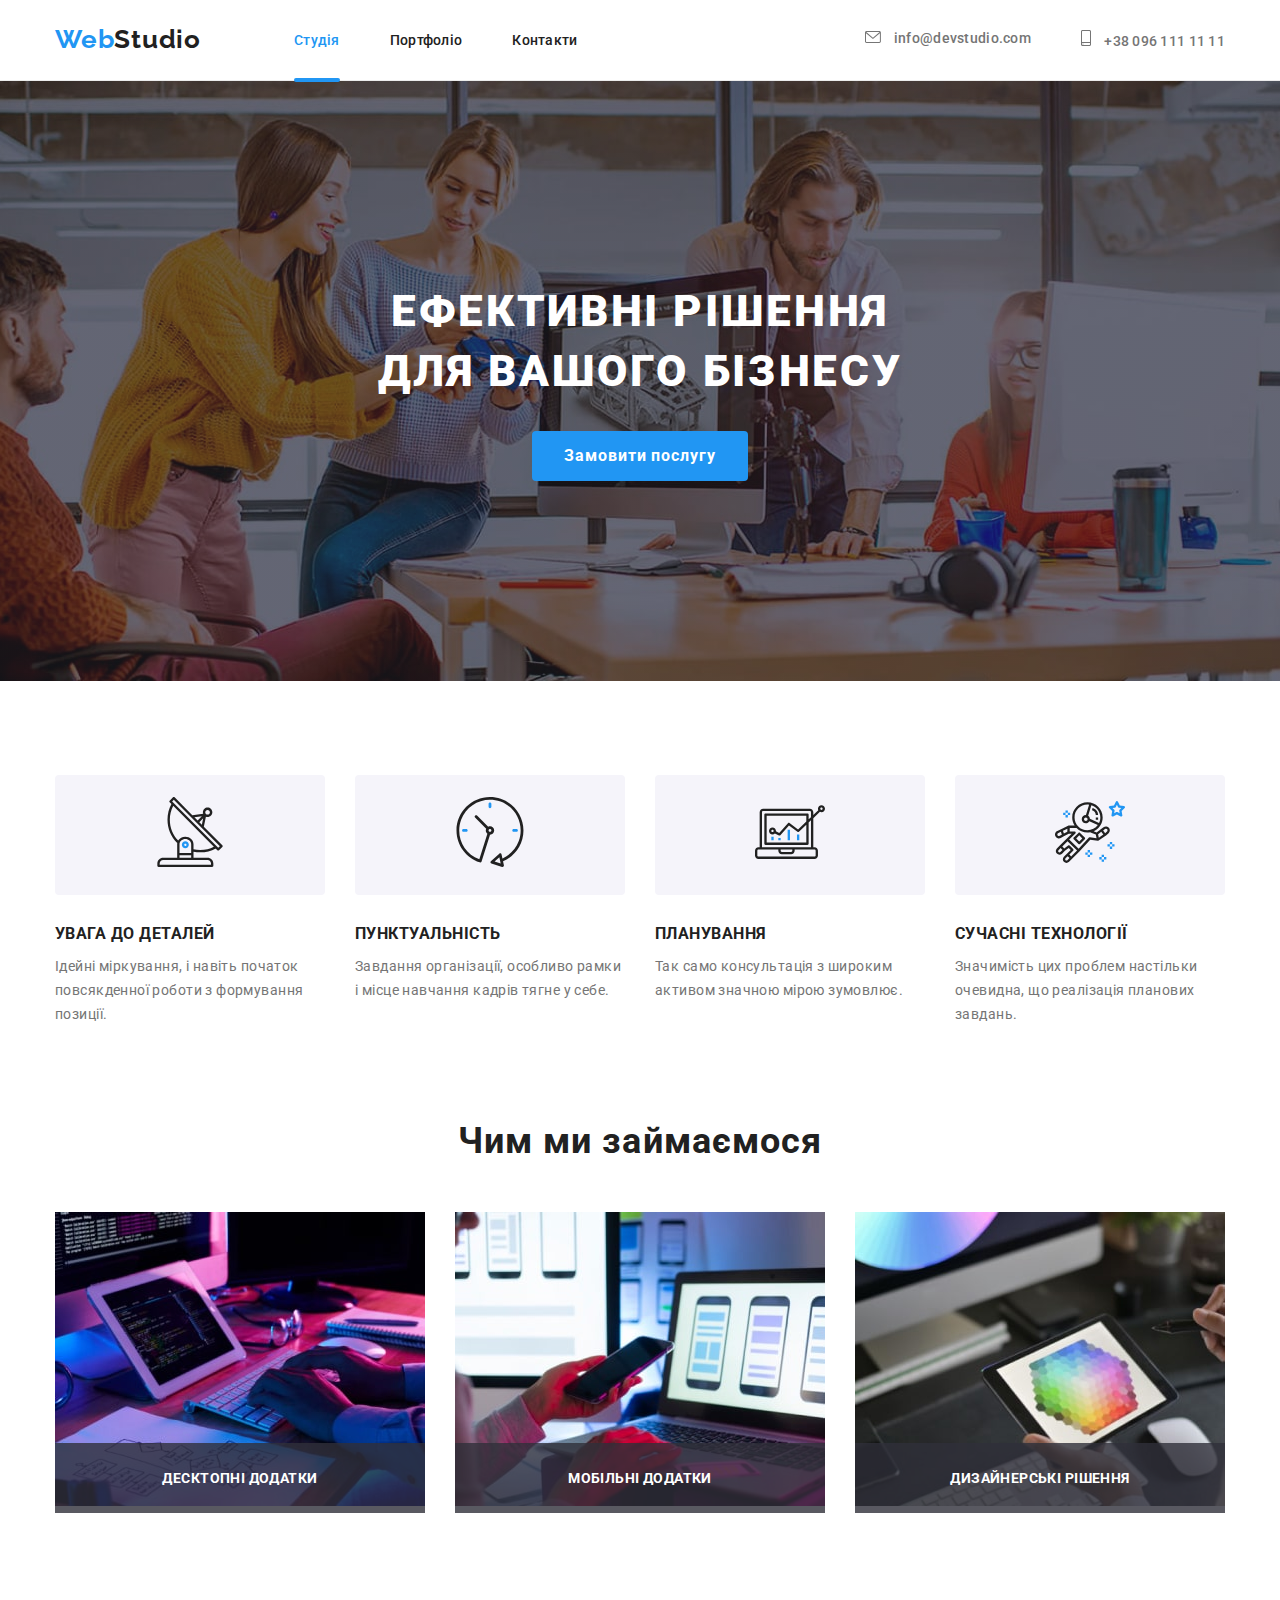
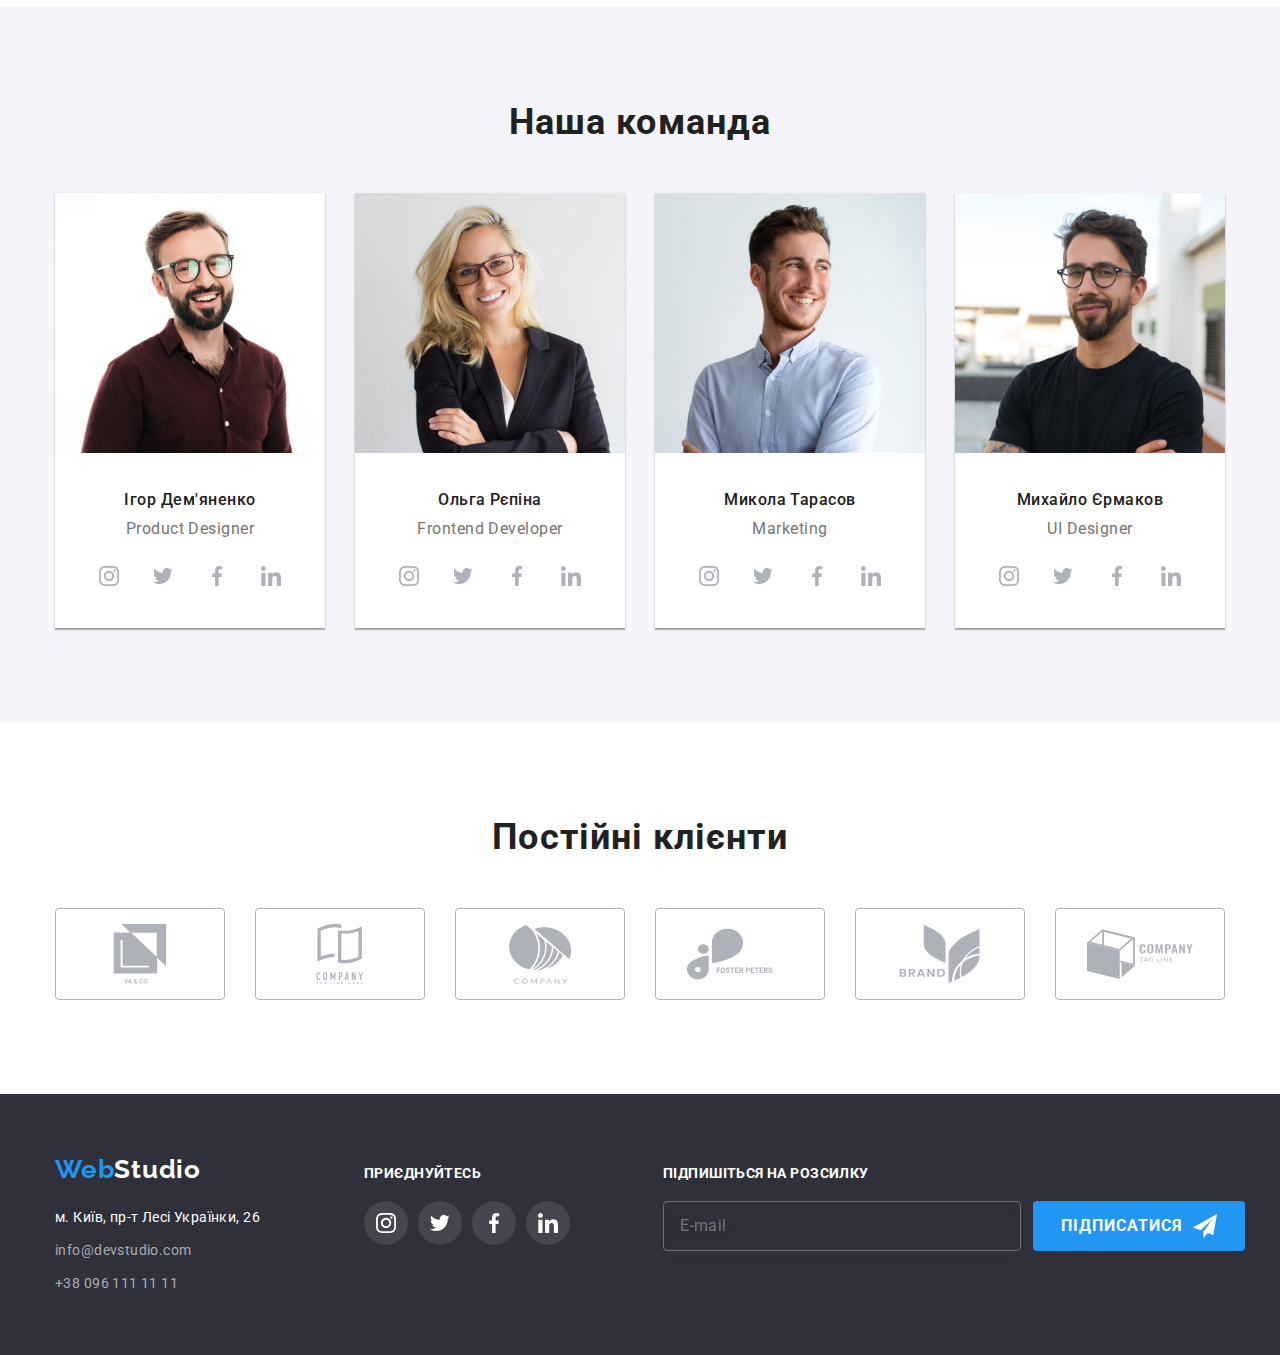
==== index.html @ 87b3bfb8 "Initial commit" ====
<!DOCTYPE html>
<html lang="uk">

<head>
    <meta charset="UTF-8">
    <meta http-equiv="X-UA-Compatible" content="IE=edge">
    <meta name="viewport" content="width=device-width, initial-scale=1.0">
    <title lang="en">Web Studio</title>
    <link rel="stylesheet"
        href="https://cdnjs.cloudflare.com/ajax/libs/modern-normalize/1.0.0/modern-normalize.min.css" />
    <link rel="preconnect" href="https://fonts.googleapis.com">
    <link rel="preconnect" href="https://fonts.gstatic.com" crossorigin>
    <link
        href="https://fonts.googleapis.com/css2?family=Raleway:wght@700&family=Roboto:wght@400;500;700;900&display=swap"
        rel="stylesheet">
    <link rel="stylesheet" href="./css/styles.css">
</head>

    <body class="page">

        <!--ШАПКА-->

        <header class="header">
            <div class="container header-container">

                <!--Лого-->

                <a href="/index.html" class="link-logo" lang="en"><span class="logo-web">Web</span>Studio</a>

                <!--Навігація-->

                <nav class="main-nav">
                    <ul class="list list-nav">
                        <li class="list-item">
                            <a class="link studio" href="index.html">Студія</a>
                        </li>
                        <li class="list-item">
                            <a class="link" href="portfolio.html">Портфоліо</a>
                        </li>
                        <li class="list-item">
                            <a class="link" href="">Контакти</a>
                        </li>
                    </ul>
                </nav>

                <!--Контакти-->

                <ul class="list list-contact">
                    <li class="list-contacts-mail">
                        <a class="link mail" href="mailto:info@devstudio.com">
                            <svg class="icon" width="16" height="12">
                                <use href="./images/icons.svg#icon-mail"></use>
                            </svg>
                            info@devstudio.com</a>
                    </li>
                    <li class="list-contacts-tel">
                        <a class="link tel" href="tel:+380961111111">
                            <svg class="icon" width="10" height="16">
                                <use href="./images/icons.svg#icon-tel"></use>
                            </svg>
                            +38 096 111 11 11</a>
                    </li>
                </ul>
            </div>
        </header>
        
        <!--ЗМІННА СКЛАДОВА-->

        <main>
        
            <!--Герой-->

            <section class="hero">
                <div class="container hero-container">
                    <h1 class="hero-title">Ефективні рішення <br />для вашого бізнесу</h1>
                    <button class="btn" type="button" data-modal-open>Замовити послугу</button>
                </div>
            </section>

            <!--Особливості-->

            <section class="features">
                <div class="container">
                    <h2 class="visually-hidden">Особливості (прихований)</h2>
                    <ul class="features-list list">
                        <li class="features-item">
                            <div class="features-box">
                            <a class="features-image" href="">
                                <svg class="social-item" width="70" height="70">
                                    <use href="./images/icons.svg#icon-features1"></use>
                                </svg>
                            </a></div>
                            <h3 class="features-title">УВАГА ДО ДЕТАЛЕЙ</h3>
                            <p class="features-subtitle">Ідейні міркування, і навіть початок повсякденної роботи з формування позиції.</p>
                        </li>
                        <li class="features-item">
                            <div class="features-box">
                                <a class="features-image" href="">
                                    <svg class="social-item" width="70" height="70">
                                        <use href="./images/icons.svg#icon-features2"></use>
                                    </svg>
                                </a>
                            </div>
                            <h3 class="features-title">ПУНКТУАЛЬНІСТЬ</h3>
                            <p class="features-subtitle">Завдання організації, особливо рамки і місце навчання кадрів тягне у себе.</p>
                        </li>
                        <li class="features-item">
                            <div class="features-box">
                                <a class="features-image" href="">
                                    <svg class="social-item" width="70" height="70">
                                        <use href="./images/icons.svg#icon-features3"></use>
                                    </svg>
                                </a></div>
                            <h3 class="features-title">ПЛАНУВАННЯ</h3>
                            <p class="features-subtitle">Так само консультація з широким активом значною мірою зумовлює.</p>
                        </li>
                        <li class="features-item">
                            <div class="features-box"> 
                                <a class="features-image" href="">
                                    <svg class="social-item" width="70" height="70">
                                        <use href="./images/icons.svg#icon-features4"></use>
                                    </svg>
                                </a></div>
                            <h3 class="features-title">СУЧАСНІ ТЕХНОЛОГІЇ</h3>
                            <p class="features-subtitle">Значимість цих проблем настільки очевидна, що реалізація планових завдань.</p>
                        </li>
                    </ul>
                </div>
            </section>

            <!--Чим ми займаємось-->

            <section class="projects">
                <div class="container projects-container">
                    <h2 class="projects-title">Чим ми займаємося</h2>
                    <ul class="list projects-list">
                        <li class="projects-image">
                            <div class="work-container">
                            <img src="./images/projects/image1.jpg" 
                                alt="Проект 1" 
                                width="370" 
                                height="294">
                            <p class="work-text">Десктопні додатки</p>
                            </div>
                        </li>
                        <li class="projects-image">
                            <div class="work-container">
                            <img  src="./images/projects/image2.jpg" 
                                alt="Проект 2" 
                                width="370" 
                                height="294">
                                <p class="work-text">Мобільні додатки</p>
                                </div>
                        </li>
                        <li class="projects-image">
                            <div class="work-container">
                            <img src="./images/projects/image3.jpg" 
                            alt="Проект 3" 
                            width="370" 
                            height="294">
                            <p class="work-text">Дизайнерські рішення</p>
                            </div>
                        </li>
                    </ul>
                </div>
            </section>

            <!--Наша команда-->

            <section class="team">
                <div class="container team-container">
                    <h2 class="team-title">Наша команда</h2>
                    <ul class="list team-list">
                        <li class="team-item">
                            <img class="team-image" src="./images/team/img1.jpg" alt="Ігор Дем'яненко" width="270" height="260">
                            <div class="team-cards">
                            <h3 class="team-partner">Ігор Дем'яненко</h3>
                            <p class="team-work" lang="en">Product Designer</p>
                            <ul class="link social-list">
                                <li>
                                    <a class="social-link" href="https://www.instagram.com/" target="_blank" rel="noopener noreferrer">
                                        <svg class="link-icon" width="20" height="20">
                                            <use href="./images/icons.svg#icon-instagram"></use>
                                        </svg>
                                    </a>
                                </li>
                                <li>
                                    <a class="social-link" href="https://www.twitter.com/" target="_blank" rel="noopener noreferrer">
                                        <svg class="link-icon" width="20" height="20">
                                            <use href="./images/icons.svg#icon-twitter"></use>
                                        </svg>
                                    </a>
                                </li>
                                <li>
                                    <a class="social-link" href="https://www.facebook.com/" target="_blank" rel="noopener noreferrer">
                                        <svg class="link-icon" width="20" height="20">
                                            <use href="./images/icons.svg#icon-facebook"></use>
                                        </svg>
                                    </a>
                                </li>
                                <li>
                                    <a class="social-link" href="https://www.linkedin.com/" target="_blank" rel="noopener noreferrer">
                                        <svg class="link-icon" width="20" height="20">
                                            <use href="./images/icons.svg#icon-linkedin"></use>
                                        </svg>
                                    </a>
                                </li>
                            </ul>
                            </div>
                        </li>
                        <li class="team-item">
                            <img class="team-image" src="./images/team/img2.jpg" alt="Ольга Рєпіна" width="270" height="260">
                            <div class="team-cards">
                            <h3 class="team-partner">Ольга Рєпіна</h3>
                            <p class="team-work" lang="en">Frontend Developer</p>
                            <ul class="link social-list">
                                <li>
                                    <a class="social-link" href="https://www.instagram.com/" target="_blank" rel="noopener noreferrer">
                                        <svg class="link-icon" width="20" height="20">
                                            <use href="./images/icons.svg#icon-instagram"></use>
                                        </svg>
                                    </a>
                                </li>
                                <li>
                                    <a class="social-link" href="https://www.twitter.com/" target="_blank" rel="noopener noreferrer">
                                        <svg class="link-icon" width="20" height="20">
                                            <use href="./images/icons.svg#icon-twitter"></use>
                                        </svg>
                                    </a>
                                </li>
                                <li>
                                    <a class="social-link" href="https://www.facebook.com/" target="_blank" rel="noopener noreferrer">
                                        <svg class="link-icon" width="20" height="20">
                                            <use href="./images/icons.svg#icon-facebook"></use>
                                        </svg>
                                    </a>
                                </li>
                                <li>
                                    <a class="social-link" href="https://www.linkedin.com/" target="_blank" rel="noopener noreferrer">
                                        <svg class="link-icon" width="20" height="20">
                                            <use href="./images/icons.svg#icon-linkedin"></use>
                                        </svg>
                                    </a>
                                </li>
                            </ul>
                            </div>
                        </li>
                        <li class="team-item">
                            <img class="team-image" src="./images/team/img3.jpg" alt="Микола Тарасов"  width="270" height="260">
                            <div class="team-cards">
                            <h3 class="team-partner">Микола Тарасов</h3>
                            <p class="team-work" lang="en">Marketing</p>
                            <ul class="link social-list">
                                <li>
                                    <a class="social-link" href="https://www.instagram.com/" target="_blank" rel="noopener noreferrer">
                                        <svg class="link-icon" width="20" height="20">
                                            <use href="./images/icons.svg#icon-instagram"></use>
                                        </svg>
                                    </a>
                                </li>
                                <li>
                                    <a class="social-link" href="https://www.twitter.com/" target="_blank" rel="noopener noreferrer">
                                        <svg class="link-icon" width="20" height="20">
                                            <use href="./images/icons.svg#icon-twitter"></use>
                                        </svg>
                                    </a>
                                </li>
                                <li>
                                    <a class="social-link" href="https://www.facebook.com/" target="_blank" rel="noopener noreferrer">
                                        <svg class="link-icon" width="20" height="20">
                                            <use href="./images/icons.svg#icon-facebook"></use>
                                        </svg>
                                    </a>
                                </li>
                                <li>
                                    <a class="social-link" href="https://www.linkedin.com/" target="_blank" rel="noopener noreferrer">
                                        <svg class="link-icon" width="20" height="20">
                                            <use href="./images/icons.svg#icon-linkedin"></use>
                                        </svg>
                                    </a>
                                </li>
                            </ul>
                            </div>
                        </li>
                        <li class="team-item">
                            <img class="team-image" src="./images/team/img4.jpg" alt="Михайло Єрмаков" width="270" height="260">
                            <div class="team-cards">
                            <h3 class="team-partner">Михайло Єрмаков</h3>
                            <p class="team-work" lang="en">UI Designer</p>
                            <ul class="link social-list">
                                <li>
                                    <a class="social-link" href="https://www.instagram.com/" target="_blank" rel="noopener noreferrer">
                                        <svg class="link-icon" width="20" height="20">
                                            <use href="./images/icons.svg#icon-instagram"></use>
                                        </svg>
                                    </a>
                                </li>
                                <li>
                                    <a class="social-link" href="https://www.twitter.com/" target="_blank" rel="noopener noreferrer">
                                        <svg class="link-icon" width="20" height="20">
                                            <use href="./images/icons.svg#icon-twitter"></use>
                                        </svg>
                                    </a>
                                </li>
                                <li>
                                    <a class="social-link" href="https://www.facebook.com/" target="_blank" rel="noopener noreferrer">
                                        <svg class="link-icon" width="20" height="20">
                                            <use href="./images/icons.svg#icon-facebook"></use>
                                        </svg>
                                    </a>
                                </li>
                                <li>
                                    <a class="social-link" href="https://www.linkedin.com/" target="_blank" rel="noopener noreferrer">
                                        <svg class="link-icon" width="20" height="20">
                                            <use href="./images/icons.svg#icon-linkedin"></use>
                                        </svg>
                                    </a>
                                </li>
                            </ul>
                            </div>
                        </li>
                    </ul>
                </div>
            </section>

            <!--Клієнти-->
    
            <section class="clients">
                <div class="container">
                    <h2 class="clients-title">Постійні клієнти</h2>
                    <ul class="list clients-list">
                        <li class="clients-item">
                            <a class="clients-link link" href target="_blank" rel="noopener noreferrer">
                                <svg class="clients-icon" width="106" height="60">
                                    <use href="./images/icons.svg#icon-client1"></use>
                                </svg>
                            </a>
                        </li>
                        <li class="clients-item">
                            <a class="clients-link link" href target="_blank" rel="noopener noreferrer">
                                <svg class="clients-icon" width="106" height="60">
                                    <use href="./images/icons.svg#icon-client2"></use>
                                </svg>
                            </a>
                        </li>
                        <li class="clients-item">
                            <a class="clients-link link" href target="_blank" rel="noopener noreferrer">
                                <svg class="clients-icon" width="106" height="60">
                                    <use href="./images/icons.svg#icon-client3"></use>
                                </svg>
                            </a>
                        </li>
                        <li class="clients-item">
                            <a class="clients-link link" href target="_blank" rel="noopener noreferrer">
                                <svg class="clients-icon" width="106" height="60">
                                    <use href="./images/icons.svg#icon-client4"></use>
                                </svg>
                            </a>
                        </li>
                        <li class="clients-item">
                            <a class="clients-link link" href target="_blank" rel="noopener noreferrer">
                                <svg class="clients-icon" width="106" height="60">
                                    <use href="./images/icons.svg#icon-client5"></use>
                                </svg>
                            </a>
                        </li>
                        <li class="clients-item">
                            <a class="clients-link link" href target="_blank" rel="noopener noreferrer">
                                <svg class="clients-icon" width="106" height="60">
                                    <use href="./images/icons.svg#icon-client6"></use>
                                </svg>
                            </a>
                        </li>
                    </ul>
                </div>
            </section>
        </main>

        <!--ПІДВАЛ-->

        <footer class="footer">
            <div class="container footer-container">

                <!--Лого підвалу-->
                <div>
                <a class="link-logo logo-footer"  href="/index.html"  lang="en"><span class="logo-web">Web</span><span class="logo-studio">Studio</span></a>

                <!--Контакти підвалу-->
                
                <address class="address">
                    <p class="address-location">м. Київ, пр-т Лесі Українки, 26</p>
                    <ul class="list address-list">
                        <li class="address-item"><a class="link" href="mailto:info@devstudio.com">info@devstudio.com</a>
                        </li>
                        <li class="address-item"><a class="link tel" href="tel:+380961111111">+38 096 111 11 11</a>
                        </li>
                    </ul>
                </address>
                </div>
                <div class="footer-social">
                    <h3 class="footer-title">ПРИЄДНУЙТЕСЬ</h3>
                    <ul class="footer-list" >
                        <li class="footer-item">
                            <a class="footer-social-link link" href="https://www.instagram.com/">
                                <svg class="icon" width="20" height="20">
                                <use href="./images/icons.svg#icon-instagram">
                                </use>
                                </svg>
                            </a>
                        </li>
                        <li class="footer-item">
                            <a class="footer-social-link link" href="https://www.twitter.com/">
                                <svg class="icon" width="20" height="20">
                                    <use href="./images/icons.svg#icon-twitter">
                                    </use>
                                </svg>
                            </a>
                        </li>
                        <li class="footer-item">
                            <a class="footer-social-link link" href="https://www.facebook.com/">
                                <svg class="icon" width="20" height="20">
                                    <use href="./images/icons.svg#icon-facebook">
                                    </use>
                                </svg>
                            </a>
                        </li>
                        <li class="footer-item">
                            <a class="footer-social-link link" href="https://www.linkedin.com/" >
                                <svg class="icon" width="20" height="20">
                                    <use href="./images/icons.svg#icon-linkedin">
                                    </use>
                                </svg>
                            </a>
                        </li>
                    </ul>
                </div>
                <div class="footer-sending">
                    <form class="sending-form" name="sending-form" autocomplete="off" novalidate></form>
                    <h3 class="sending-title">ПІДПИШІТЬСЯ НА РОЗСИЛКУ</h3>
                    <label class="sending-form-email">
                        <input class="sending-form-input" type="email" name="email" required placeholder="E-mail">
                        <button class="sending-form-btn" type="submit">
                            ПІДПИСАТИСЯ
                        <svg class="sending-form-icon" width="24" height="24">
                                <use href="./images/icons.svg#icon-send"></use>
                        </svg>                       
                        </button>
                    </label>
                </div>
            </div>
        </footer>

        <!--Modal window-->
        
        <div class="backdrop is-hidden" data-modal>
            <div class="modal">
                <button class="modal-btn" type="button"
                    data-modal-close>
                    <svg width="20" height="20">
                        <use href="./images/icons.svg#icon-close"></use>
                    </svg>
                </button>
                <form class="register-form" name="register-form" autocomplete="on" novalidate>
                    <strong class="register-form-title">Залиште свої дані, ми вам перезвонимо</strong>
                    <div class="register-form-group" role="group">
                    <label class="register-form-field">
                        <span class="register-form-label">Ім'я</span>
                        <input class="register-form-input" type="text" name="user-name" autofocus required>
                        <svg class="register-form-icon" width="18" height="18">
                            <use href="./images/icons.svg#icon-modal-people"></use>
                        </svg>
                    </label>
                    <label class="register-form-field">
                        <span class="register-form-label">Телефон</span>
                        <input class="register-form-input" type="tel" name="user-tel" required>
                        <svg class="register-form-icon" width="18" height="18">
                            <use href="./images/icons.svg#icon-modal-phone"></use>
                        </svg>
                    </label>
                    <label class="register-form-field">
                        <span class="register-form-label">Пошта</span>
                        <input class="register-form-input" type="email" name="user-mail" required>
                        <svg class="register-form-icon" width="18" height="18">
                            <use href="./images/icons.svg#icon-modal-email"></use>
                        </svg>
                    </label>
                    <label class="register-form-field last">
                        <span class="register-form-label">Коментар</span>
                        <textarea  class="register-form-message" name="user-message" rows="5" placeholder="Введіть текст"></textarea>
                    </label>
                    <label class="register-form-agreement">
                        <input class="register-form-checkbox visually-hidden" type="checkbox" name="consent">
                        <svg class="register-form-icons" width="16" height="15">
                            <use class="icon-unchecked" href="./images/icons.svg#icon-checkbox-off"></use>
                            <use class="icon-checked" href="./images/icons.svg#icon-modal-check"></use>
                        </svg>
                        <span class="register-form-desc">
                            Погоджуюсь з розсилкою та приймаю 
                            <a class="register-form-link" href="">Умови договору</a></span>
                    </label>
                    </div>
                    <button class="register-form-btn" type="submit">Відправити</button>
                </form>
            </div>
        </div>
        <script src="./js/modal.js"></script>
    </body>
</html>
---- css/styles.css ----
:root {

    /*Fonts*/
    --main-font: Roboto, san-serif;
    --secondary-font: Raleway;
    
    /*Text colors*/
    --main-txt-cl: #212121;
    --accent-txt-cl: #2196F3;
    --light-txt-cl: #FFFFFF;
    --dark-txt-cl: #757575;
    
    /*Background colors*/
    --accent-bg-cl: #2196F3;
    --main-bg-cl: #2F303A;
    --grey-bg-cl: #F5F4FA;
    --white-bg-cl: #ffffff;

    /*Others*/
    --light-bd-cl: #EEEEEE;
    --link-color: #AFB1B8;
    --footer-bg: rgba(255, 255, 255, 0.1);
    --timing-function: cubic-bezier (0.4, 0, 0.2, 1);
}


/*1.INDEX.HTML*/

.page {
    font-family:var(--main-font);
    line-height: calc(24 / 14);
    letter-spacing: 0.03em;
    color: var(--main-txt-cl);
    font-size: 14px;
    margin: 0;
    width: 1600 px;

}

.link {
    text-decoration: none;
    color: currentColor;
    cursor: pointer;
}


.list {
    list-style: none;
    margin: 0;
    padding: 0;
}

.container {
    width: 1200px;
    padding-left: 15px;
    padding-right: 15px;
    margin-left: auto;
    margin-right: auto;
}

.section {
    padding-top: 94px;
    padding-bottom: 94px;
}

.link-logo {
    color: currentColor;
    font-family: var(--secondary-font);
    font-weight: 700;
    font-size: 26px;
    line-height: calc(31 / 26);
    letter-spacing: 0.03em;
    text-decoration: none;
    display: block;
    margin-right: 93px;
}  

.logo-web {
    color: var(--accent-txt-cl);
}

h1,
h2,
h3,
h4,
h5,
h6,
p {
    margin: 0;
}

ul {
    margin: 0;
    padding: 0;
    list-style: none;
}

/*HEADER*/

.header {
    padding-top: 24px;
    padding-bottom: 25px;
}

.header .link {
    font-weight: 500;
    line-height: calc(16 / 14);
    letter-spacing: 0.02em;
    color: var(--main-txt-cl);
    position: relative;
    display: block;
    transition: color 250ms cubic-bezier(0.4, 0, 0.2, 1);
}

.header .studio,
.header .portfolio {
    color: var(--accent-txt-cl);
    font-family: inherit;
}

.header .link:hover,
.header .link:focus {
    color: var(--accent-txt-cl);
}

.list-contact .svg-contacts:hover,
.list-contact .svg-contacts:focus {
    color: var(--accent-txt-cl);
}

.header .mail,
.header .tel {
    color: var(--dark-txt-cl);
}

.list-nav {
    display: flex;
    gap: 50px;
    padding-top: 32px 0;
}

.icon {
    margin-right: 10px;
    fill: currentColor;
    text-decoration: none;
}

.list-contact {
    display: flex;
    gap: 50px;
    margin-left: auto;
    padding-top: 32px 0;
}

.header-container {
    align-items: center;
    display: flex;
}

.header {
    border-bottom: 1px solid #ECECEC;
}

.tel, 
.mail {
    display: flex;
    align-items: center;
}

.list-nav .link::after {
    content: ' ';
    display: block;
    width: 100%;
    height: 4px;
    background-color: var(--accent-bg-cl);
    border-radius: 2px;
    border: transparent;
    position: absolute;
    opacity: 0;
    bottom: -34px;
    transition: opacity 250ms var(--timing-function);
} 

.list-nav .link.studio::after,
.list-nav .link.portfolio::after {
    content: ' ';
    display: block;
    width: 100%;
    height: 4px;
    background-color: var(--accent-bg-cl);
    border-radius: 2px;
    border: transparent;
    position: absolute;
    opacity: 1;
    bottom: -34px;
    transition: opacity 250ms var(--timing-function);
}

.list-nav .link:hover::after {
    opacity: 1;
}

.main-nav .list-item {
    position: relative;
}

/*Hero*/

.hero .btn {
    font-family: inherit;
    font-weight: 700;
    font-size: 16px;
    line-height: calc(30 / 16);
    letter-spacing: 0.06em;
    color: var(--light-txt-cl);
    cursor: pointer;
    background-color: var(--accent-bg-cl);
    padding: 10px 32px;
    border: none;
    border-radius: 4px;

}

.hero {
    text-align: center;
    padding: 200px 0;
    background-color: #C4C4C4;
    background-image: linear-gradient(
        to right,
        rgba(47, 48, 58, 0.4),
        rgba(47, 48, 58, 0.4)
        ),
    url("../images/hero.jpg");
    background-size: cover;
    margin-left: auto;
    margin-right: auto;
    height: 600px;
    max-width: 1600px;
    background-repeat: no-repeat;
    background-position: center;
}

.hero-container {
    width: 696px;
}

.hero-title {
    font-weight: 900;
    font-size: 44px;
    line-height: calc(60 / 44);
    text-align: center;
    letter-spacing: 0.06em;
    text-transform: uppercase;
    color: var(--light-txt-cl);
    margin: 0;
    margin-bottom: 30px;
}

/*Особливості*/

.features {
    padding-top: 94px;
    padding-bottom: 94px;
}

.visually-hidden {
    position: absolute;
    width: 1px;
    height: 1px;
    margin: -1px;
    border: 0;
    padding: 0;
    white-space: nowrap;
    clip-path: inset(100%);
    clip: rect(0 0 0 0);
    overflow: hidden;
}

.features-title {
    font-weight: 700;
    line-height: calc(16 / 14);
    letter-spacing: 0.03em;
    text-transform: uppercase;
    margin-bottom: 10px;
    margin-top: 30px;
}

.features-subtitle {
    line-height: calc(24 / 14);
    letter-spacing: 0.03em;
    color: var(--dark-txt-cl)
}

.features-list {
    display: flex;
    gap: 30px;
    list-style: none;
}

.features-item {
    width: 270px;
}

.features-box {
    background-color: var(--grey-bg-cl);
    height: 120px;
    display: flex;
    align-items: center;
    justify-content: center;
    height: 120px;
    margin-bottom: 30px;
    border-radius: 4px;
}


/*Чим ми займаємось*/

.projects {
    padding-bottom: 94px;
}

.projects-title,
.team-title {
    font-weight: 700;
    font-size: 36px;
    line-height: calc(42 / 36);
    text-align: center;
    letter-spacing: 0.03em;
    margin-bottom: 50px;
}

.projects-list {
    display: flex;
    gap: 30px;
}

.work-container {
    position: relative;
}

.work-text {
    position: absolute;
    left: 0;
    bottom: 0;

    display: flex;
    align-items: center;
    justify-content: center;
    width: 100%;
    height: 70px;

    font-weight: 700;
    font-size: 14px;
    letter-spacing: 0.03em;
    text-transform: uppercase;

    color: var(--light-txt-cl);
    background-color: rgba(47, 48, 58, 0.8);
}
/*Наша команда*/

.team {
    
    padding-top: 94px;
    padding-bottom: 94px;
    background: var(--grey-bg-cl);
}
.team-partner {
    font-weight: 500;
    font-size: 16px;
    line-height: calc(19 / 16);
    text-align: center;
    letter-spacing: 0.03em;
    margin-bottom: 10px;
}

.team-work {
    font-size: 16px;
    line-height: calc(19 / 16);
    text-align: center;
    letter-spacing: 0.03em;
    color: var(--dark-txt-cl);
    margin-bottom: 16px;
}

.team-list {
    display: flex;
    gap: 30px;
    justify-content: space-between;
}

.team-cards {
    border-radius: 0px 0px 4px 4px;
    padding-bottom: 30px;
    padding-top: 30px;

}

.team-item {
    box-shadow: 0px 1px 3px rgba(0, 0, 0, 0.12), 0px 1px 1px rgba(0, 0, 0, 0.14), 0px 2px 1px rgba(0, 0, 0, 0.2);
}

.team-link {
    display: flex;
    justify-content: center;
    gap: 10px;
    list-style-type: none;
    padding: 0;
}

.social-list {
    display: flex;
    justify-content: center;
    gap: 10px;
}

.social-list .social-link {
    display: flex;
    align-items: center;
    justify-content: center;
    width: 44px;
    height: 44px;
    border-radius: 50%;
    fill: var(--link-color);
    transition: background-color 250ms cubic-bezier(0.4, 0, 0.2, 1);
}

.social-link:hover,
.social-link:focus {
    background-color: var(--accent-bg-cl);
}

.social-link:hover .link-icon,
.social-link:focus .link-icon {
    fill: #ffffff;
    transition: fill 250ms cubic-bezier(0.4, 0, 0.2, 1),
    background-color 250ms cubic-bezier(0.4, 0, 0.2, 1);
}

.link-icon {
    transition: fill 250ms cubic-bezier(0.4, 0, 0.2, 1);
}

.team-item {
    background-color: var(--light-txt-cl);
}
/*Клієнти*/

.clients {
    padding-top: 94px;
    padding-bottom: 94px;
}

.clients-title {
    font-weight: 700;
    font-size: 36px;
    line-height: 42px;
    text-align: center;
    letter-spacing: 0.03em;
    color: #212121;
    margin-bottom: 50px;
}

.clients-list {
    display: flex;
    gap: 30px;
    list-style-type: none;
    margin: 0;
    padding: 0;
    justify-content: center;
}

.clients-item {
    width: 170px;
    height: 92px;
}

.clients-icon {
    fill: var(--link-color);
    transition: fill 250ms cubic-bezier(0.4, 0, 0.2, 1),
    background-color 250ms cubic-bezier(0.4, 0, 0.2, 1);
}

.clients-link:hover,
.clients-link:focus {
    border: 1px solid var(--accent-txt-cl);
    border-radius: 4px;
}

.clients-link:hover .clients-icon,
.clients-link:focus .clients-icon {
    fill: var(--accent-bg-cl); 
}

.clients-link {
    border-radius: 4px;
    border: 1px solid #AFB1B8;
    display: flex;
    align-items: center;
    justify-content: center;
    width: 100%;
    height: 100%;

    transition: border-color 250ms cubic-bezier(0.4, 0, 0.2, 1);
}

/* FOOTER*/

.footer {
    background-color: var(--main-bg-cl);
    padding-bottom: 60px;
    padding-top: 60px;
}

.logo-studio {
    color: var(--light-txt-cl);
}

.address {
    font-style: normal;
}

.address-location {
    line-height: calc(24 / 14);
    letter-spacing: 0.03em;
    color: var(--light-txt-cl);
    margin-bottom: 9px;
    display: inline-block;
}

.address-list {
    line-height: calc(24 / 14);
    letter-spacing: 0.03em;
    color: rgba(255, 255, 255, 0.6);
}

.footer .link:hover,
.footer .link:focus {
    color: var(--accent-txt-cl);
}

.address-item:first-child{
    margin-bottom: 9px;
}

.logo-footer {
    display: block;
    margin-bottom: 20px;
}

.footer-container {
    display: flex;
    align-items: baseline;
}

.footer-list {
    display: flex;
    gap: 10px;
}

.footer-title {
    font-weight: 700;
    font-size: 14px;
    line-height: 16px;
    letter-spacing: 0.03em;
    text-transform: uppercase;
    color: var(--light-txt-cl);
    margin-bottom: 20px;
}

.footer-social {
    margin-left: 70px;
}

.footer-social-link {
    display: flex;
    align-items: center;
    justify-content: center;
    width: 44px;
    height: 44px;
    border-radius: 50%;
    background: var(--footer-bg);

    transition: background-color 250ms cubic-bezier(0.4, 0, 0.2, 1);
}

.footer-social-link .icon{
    fill: #ffffff;
    margin: 0;
}

.footer-social-link:hover,
.footer-social-link:focus {
    background-color: var(--accent-bg-cl);
}

/*ПІДПИШІТЬСЯ НА РОЗСИЛКУ*/

.sending-form-email {
    display: flex;
    gap: 12px;
}

.footer-sending {
    margin-left: 93px;
}

.sending-title {
    font-weight: 700;
    font-size: 14px;
    line-height: 16px;
    letter-spacing: 0.03em;
    text-transform: uppercase;
    color: var(--light-txt-cl);
    margin-bottom: 20px;
}

.sending-form-btn {
    display: flex;
    align-items: center;
    font-family: inherit;
    font-weight: 700;
    font-size: 16px;
    line-height: calc(30 / 16);
    letter-spacing: 0.06em;
    color: var(--light-txt-cl);
    cursor: pointer;
    background-color: var(--accent-bg-cl);
    border: none;
    border-radius: 4px;
    position: relative;
    padding: 10px 28px;
}

.sending-form-input {
    width: 358px;
    height: 50px;
    border: 1px solid rgba(255, 255, 255, 0.3);
    filter: drop-shadow(0px 4px 4px rgba(0, 0, 0, 0.15));
    border-radius: 4px;
    padding-left: 16px;
    outline: transparent;
    background-color: transparent;
    transition: border-color 250ms cubic-bezier(0.4, 0, 0.2, 1);
}

.sending-form-input::placeholder {
    font-weight: 400;
    font-size: 16px;
    line-height: 20px;
    align-items: center;
    letter-spacing: 0.03em;
}

.sending-form-input:focus,
.sending-form-input:hover {
    border-color: var(--accent-txt-cl);
    transition: border-color 250ms cubic-bezier(0.4, 0, 0.2, 1);
}

.sending-form-icon {
    fill: var(--light-txt-cl);
    margin-left: 10px;
}

/*2.PORTFOLIO.HTML*/

.main {
    font-family: var(--main-font);
    font-size: 16px;
    line-height: calc(30 / 16);
    letter-spacing: 0.03em;
    color: var(--main-txt-cl);
}

/*Навігація по сторінці*/

.filters-item .btn {
    font-family: inherit;
    cursor: pointer;
    font-weight: 500;
    font-size: 16px;
    line-height: calc(26 / 16);
    text-align: center;
    letter-spacing: 0.03em;
    color: var(--main-txt-cl);
    cursor: pointer;
    border: none;
    border-radius: 4px;
    background-color: var(--grey-bg-cl);
    padding: 6px 22px;

    transition: color 250ms cubic-bezier(0.4, 0, 0.2, 1),
    background-color 250ms cubic-bezier(0.4, 0, 0.2, 1),
    box-shadow 250ms cubic-bezier(0.4, 0, 0.2, 1);
}

.filters-list .btn:hover,
.filters-list .btn:focus {
    background-color: var(--accent-bg-cl);
    color: var(--light-txt-cl);
    box-shadow: 0px 3px 1px rgba(0, 0, 0, 0.1), 0px 1px 2px rgba(0, 0, 0, 0.08),
            0px 2px 2px rgba(0, 0, 0, 0.12);
}

.filters-list {
    display: flex;
    gap: 8px;
    justify-content: center;
    margin-bottom: 50px;
}

/*Portfolio*/

.portfolio-title {
    font-weight: 700;
    font-size: 18px;
    line-height: calc(36 / 18);
    letter-spacing: 0.06em;
    margin-bottom: 4px;
}

.portfolio-subtitle {
    font-size: 16px;
    line-height: calc(30 / 16);
    letter-spacing: 0.03em;
    color: var(--dark-txt-cl);
}

.portfolio-list {
    display: flex;
    flex-wrap: wrap;
    gap: 30px;
}

.portfolio-item {
    flex-basis: calc((100% - 30px * 2) / 3);
}

.portfolio-wrapper {
    border: 1px solid var(--light-bd-cl);
    border-top: none;
    padding: 20px 24px;
}

.portfolio-link:hover,
.portfolio-link:focus {
    box-shadow: 0px 1px 1px rgba(0, 0, 0, 0.12), 0px 4px 4px rgba(0, 0, 0, 0.06), 1px 4px 6px rgba(0, 0, 0, 0.16);
}

.portfolio-link {
    display: block;
    transition: box-shadow 250ms cubic-bezier(0.4, 0, 0.2, 1);
}

.portfolio-img {
    display: block;
    max-width: 100%;
    height: auto;
}

.overlay {
    position: absolute;
    top: 0;
    left: 0;
    transform: translateY(100%);
    width: 100%;
    height: 100%;
    display: flex;
    align-items: center;
    justify-content: center;
    padding: 20px;
    background-color: rgba(33, 150, 243, 0.9);
    transition: transform 250ms cubic-bezier(0.4, 0, 0.2, 1);
}

.portfolio-thumb {
    position: relative;
    overflow: hidden;
}

.portfolio-item {
    display: block;
}

.portfolio-link:hover .overlay,
.portfolio-link:focus .overlay {
    transform: translateY(0);
}

.overlay-text {
    font-weight: 400;
    font-size: 18px;
    line-height: calc(28 / 18);
    letter-spacing: 0.03em;
    color: var(--light-txt-cl);
    width: 322px;
}

/*Modal window*/

.backdrop {
    position: fixed;
    top: 0;
    left: 0;
    z-index: 10;
    opacity: 1;
    transform: translateY(0%);
    width: 100%;
    height: 100%;
    background-color: rgba(0, 0, 0, 0.5);
    visibility: visible;
    transition: opacity 500ms linear, visibility 500ms linear,
    transform 500ms linear;
}

.backdrop.is-hidden {
    opacity: 0;
    pointer-events: none;
    visibility: hidden;
    transform: scaleX(-100%);
}

.modal {
    position: absolute;
    left: 50%;
    top: 50%;
    transform: translate(-50%, -50%);
    width: 528px;
    height: 581px;
    background: var(--light-txt-cl);
    box-shadow: 0px 1px 3px rgba(0, 0, 0, 0.12),
    0px 1px 1px rgba(0, 0, 0, 0.14),
    0px 2px 1px rgba(0, 0, 0, 0.2);
    border-radius: 4px;
    padding: 40px;
}

.modal-btn {    
    position: absolute;
    width: 30px;
    height: 30px;
    right: 8px;
    top: 8px;
    display: flex;
    align-items: center;
    justify-content: center;
    cursor: pointer;
    background: #FFFFFF;
    border: 1px solid rgba(0, 0, 0, 0.1);
    border-radius: 50%;
    padding: 0;
}

.modal-btn:focus,
.modal-btn:hover {
    fill: var(--accent-bg-cl);
    transition: fill 250ms cubic-bezier(0.4, 0, 0.2, 1);
}

.backdrop.is-hidden {
    opacity: 0;
    pointer-events: none;
    visibility: hidden;
}

/*Forms*/

.register-form-title {
    text-align: center;
    display: block;
    font-weight: 700;
    font-size: 20px;
    line-height: 23px;
    letter-spacing: 0.03em;
    color: var(--main-txt-cl);
    margin-bottom: 12px;
}

.register-form-link {
    color: var(--accent-txt-cl);
}

.register-form-group {
    margin-bottom: 40px;
}

.register-form-agreement {
    display: flex;
    align-items: center;
    justify-content: center;
    margin-bottom: 20px;
    gap: 7px;
}

.register-form-btn {
    display: block;
    margin: 0 auto;
    font-family: inherit;
    font-weight: 700;
    font-size: 16px;
    line-height: calc(30 / 16);
    letter-spacing: 0.06em;
    color: var(--light-txt-cl);
    cursor: pointer;
    background-color: var(--accent-bg-cl);
    padding: 10px 52px;
    border: none;
    border-radius: 4px;
}

.register-form-field {
    display: block;
    margin-bottom: 5px;
    position: relative;
    margin-bottom: 10px;
}

.last {
    margin-bottom: 20px;
}

.register-form-label {
    font-weight: 400;
    font-size: 12px;
    line-height: 14px;
    letter-spacing: 0.01em;
    color: var(--dark-txt-cl);
    display: block;
    margin-bottom: 4px;
}

.register-form-input {
    width: 100%;
    height: 40px;
    border: 1px solid rgba(33, 33, 33, 0.2);
    border-radius: 4px;
    padding-left: 42px;
    padding-right: 42px;
    outline: transparent;

    transition: border-color 250ms cubic-bezier(0.4, 0, 0.2, 1);
}

.register-form-input:focus,
.register-form-message:focus {
    border-color: var(--accent-txt-cl);
}

.register-form-icon {
    position: absolute;
    left: 12px;
    bottom: 11px;

    transition: fill 250ms cubic-bezier(0.4, 0, 0.2, 1);
}

.register-form-input:focus + .register-form-icon {
    fill: var(--accent-txt-cl);
}

.register-form-message::placeholder {
    font-weight: 400;
    font-size: 12px;
    line-height: 14px;
    letter-spacing: 0.01em;
    color: rgba(117, 117, 117, 0.5);
}

.register-form-message {
    display: block;
    width: 100%;
    height: 120px;
    resize: none;
    outline: none;
    border: 1px solid rgba(33, 33, 33, 0.2);
    border-radius: 4px;
    padding: 12px 16px;
}

.icon-checked {
    opacity: 0;
    transition: opacity 250ms cubic-bezier(0.4, 0, 0.2, 1);
}

.icon-unchecked {
    opacity: 1;
}

.register-form-checkbox:checked + .register-form-icons .icon-checked {
    opacity: 1;
}

.register-form-checkbox:unchecked + .register-form-icons .icon-unchecked {
    opacity: 0;
    transition: opacity 250ms cubic-bezier(0.4, 0, 0.2, 1);
}
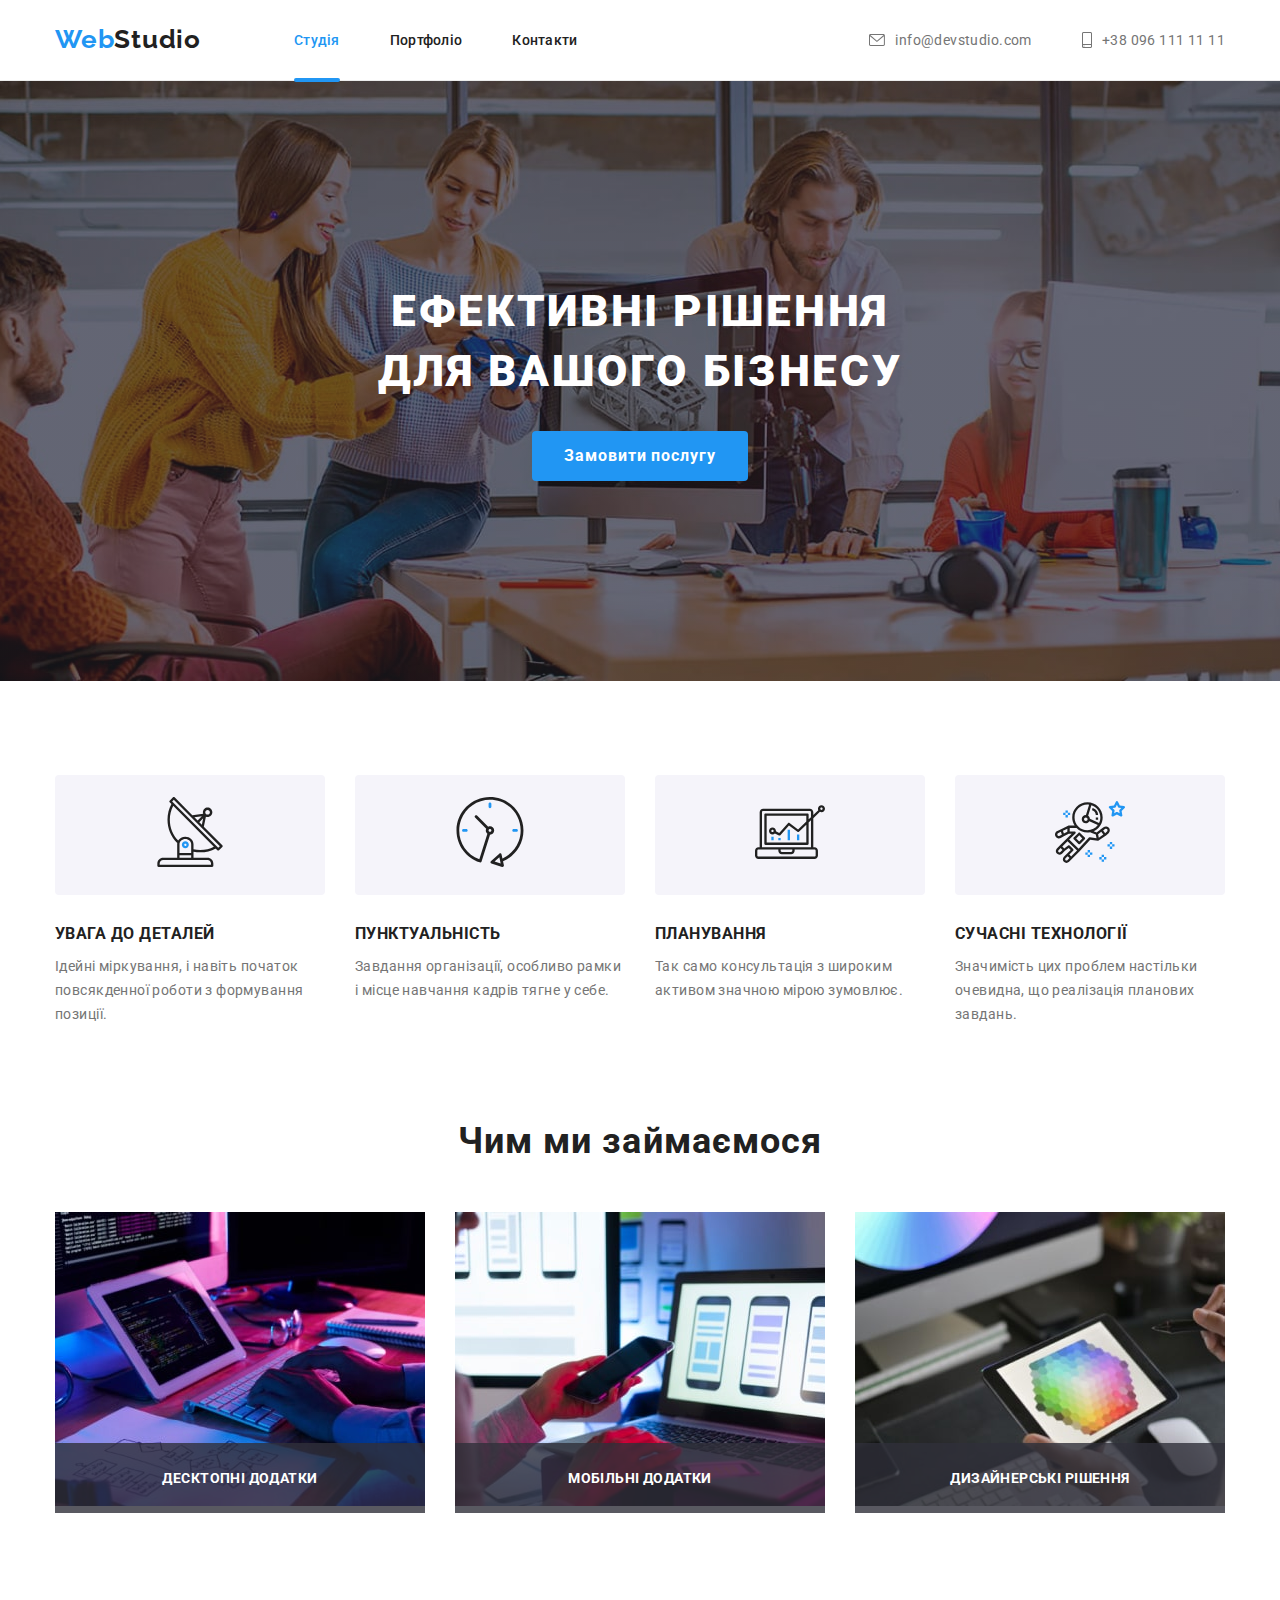
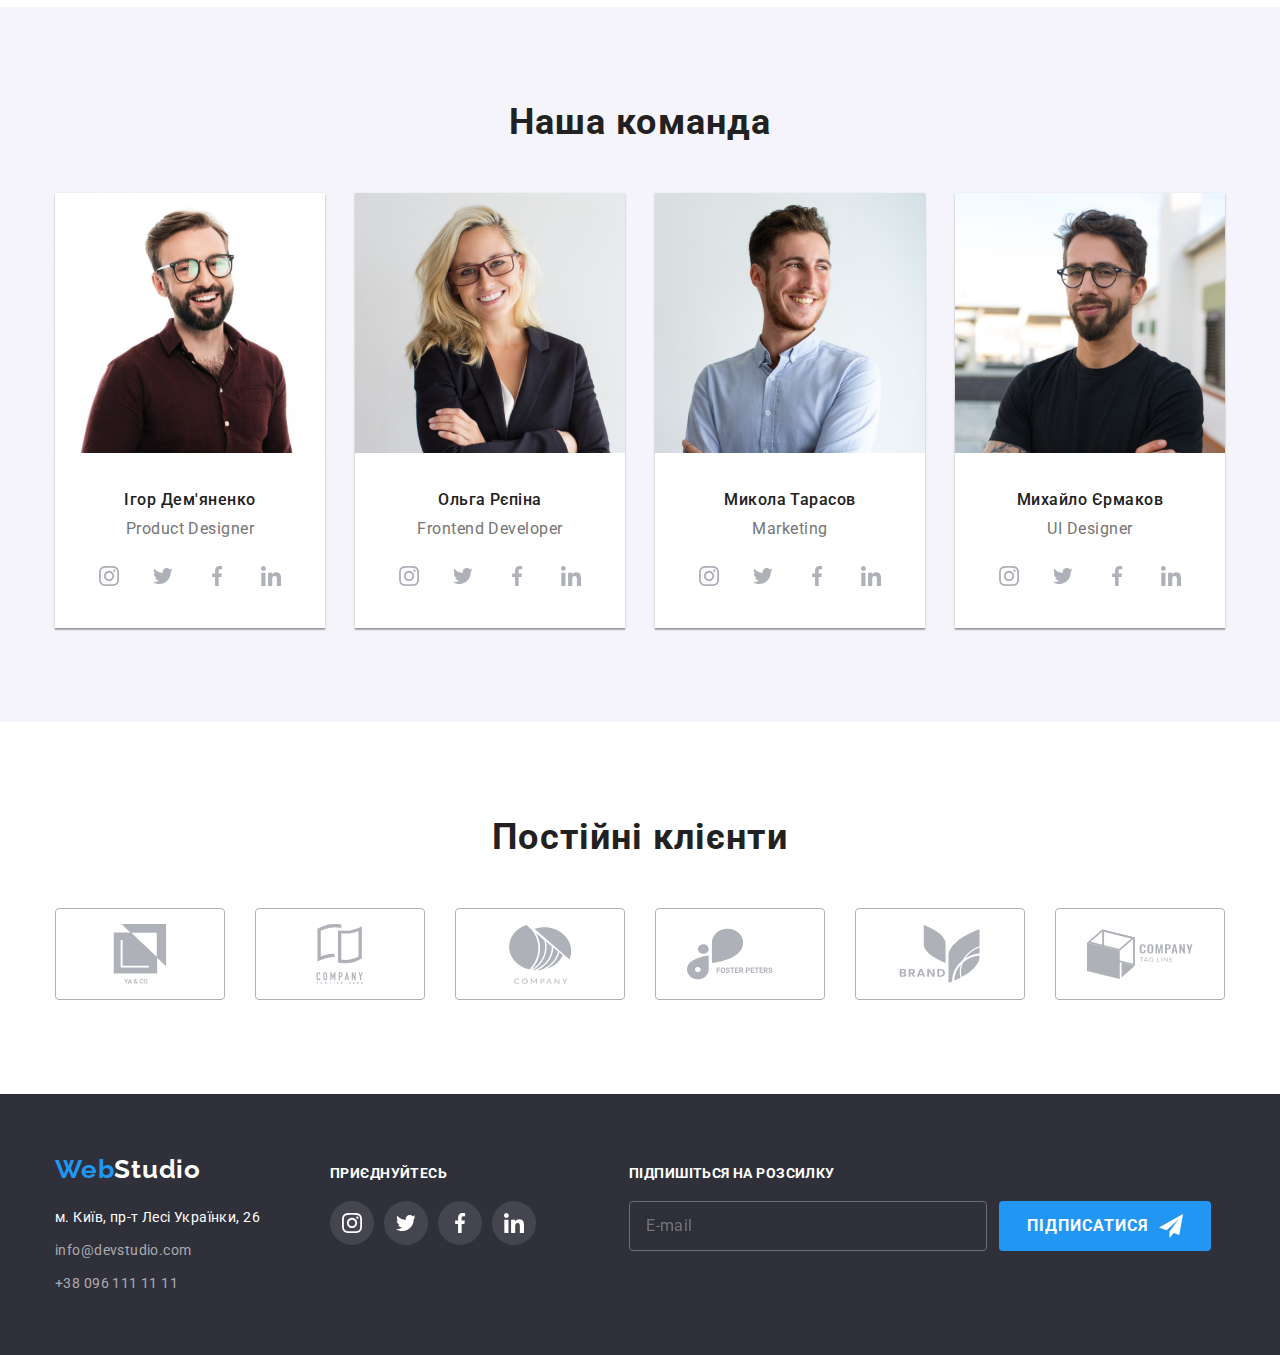
==== commit 447511ed: "Header, footer and modal window BEM" ====
--- a/index.html
+++ b/index.html
@@ -13,49 +13,50 @@
     <link
         href="https://fonts.googleapis.com/css2?family=Raleway:wght@700&family=Roboto:wght@400;500;700;900&display=swap"
         rel="stylesheet">
+    <link rel="stylesheet" href="./css/main.min.css">
     <link rel="stylesheet" href="./css/styles.css">
 </head>
 
     <body class="page">
 
-        <!--ШАПКА-->
+        <!--Header-->
 
         <header class="header">
-            <div class="container header-container">
-
-                <!--Лого-->
-
-                <a href="/index.html" class="link-logo" lang="en"><span class="logo-web">Web</span>Studio</a>
-
-                <!--Навігація-->
-
-                <nav class="main-nav">
-                    <ul class="list list-nav">
-                        <li class="list-item">
-                            <a class="link studio" href="index.html">Студія</a>
-                        </li>
-                        <li class="list-item">
-                            <a class="link" href="portfolio.html">Портфоліо</a>
-                        </li>
-                        <li class="list-item">
-                            <a class="link" href="">Контакти</a>
+            <div class="header__container container">
+
+                <!--Logo-->
+
+                <a href="/index.html" class="header__logo logo" lang="en"><span class="header__logo--black">Web</span>Studio</a>
+
+                <!--Navigation-->
+
+                <nav class="nav">
+                    <ul class="nav__list list ">
+                        <li class="nav__item">
+                            <a class="nav__link nav__link--studio link" href="index.html">Студія</a>
+                        </li>
+                        <li class="nav__item">
+                            <a class="nav__link link" href="portfolio.html">Портфоліо</a>
+                        </li>
+                        <li class="nav__item">
+                            <a class="nav__link link" href="">Контакти</a>
                         </li>
                     </ul>
                 </nav>
 
-                <!--Контакти-->
-
-                <ul class="list list-contact">
-                    <li class="list-contacts-mail">
-                        <a class="link mail" href="mailto:info@devstudio.com">
-                            <svg class="icon" width="16" height="12">
+                <!--Contact-->
+
+                <ul class="contact list">
+                    <li class="mail">
+                        <a class="mail__link link" href="mailto:info@devstudio.com">
+                            <svg class="mail__icon" width="16" height="12">
                                 <use href="./images/icons.svg#icon-mail"></use>
                             </svg>
                             info@devstudio.com</a>
                     </li>
-                    <li class="list-contacts-tel">
-                        <a class="link tel" href="tel:+380961111111">
-                            <svg class="icon" width="10" height="16">
+                    <li class="tel">
+                        <a class="tel__link link" href="tel:+380961111111">
+                            <svg class="tel__icon" width="10" height="16">
                                 <use href="./images/icons.svg#icon-tel"></use>
                             </svg>
                             +38 096 111 11 11</a>
@@ -64,143 +65,146 @@
             </div>
         </header>
         
-        <!--ЗМІННА СКЛАДОВА-->
+        <!--Main-->
 
         <main>
         
-            <!--Герой-->
+            <!--Hero-->
 
             <section class="hero">
-                <div class="container hero-container">
-                    <h1 class="hero-title">Ефективні рішення <br />для вашого бізнесу</h1>
-                    <button class="btn" type="button" data-modal-open>Замовити послугу</button>
+                <div class="container hero__container">
+                    <h1 class="hero__title">Ефективні рішення <br />для вашого бізнесу</h1>
+                    <button class="hero__button" type="button" data-modal-open>Замовити послугу</button>
                 </div>
             </section>
 
-            <!--Особливості-->
+            <!--Features-->
 
             <section class="features">
                 <div class="container">
                     <h2 class="visually-hidden">Особливості (прихований)</h2>
-                    <ul class="features-list list">
-                        <li class="features-item">
-                            <div class="features-box">
-                            <a class="features-image" href="">
-                                <svg class="social-item" width="70" height="70">
+                    <ul class="features__list list">
+                        <li class="features__item">
+                            <div class="features__content">
+                            <a class="features__link" href="">
+                                <svg class="features__icon" width="70" height="70">
                                     <use href="./images/icons.svg#icon-features1"></use>
                                 </svg>
                             </a></div>
-                            <h3 class="features-title">УВАГА ДО ДЕТАЛЕЙ</h3>
-                            <p class="features-subtitle">Ідейні міркування, і навіть початок повсякденної роботи з формування позиції.</p>
-                        </li>
-                        <li class="features-item">
-                            <div class="features-box">
-                                <a class="features-image" href="">
-                                    <svg class="social-item" width="70" height="70">
+                            <h3 class="features__title">УВАГА ДО ДЕТАЛЕЙ</h3>
+                            <p class="features__description">Ідейні міркування, і навіть початок повсякденної роботи з формування позиції.</p>
+                        </li>
+                        <li class="features__item">
+                            <div class="features__content">
+                                <a class="features__link" href="">
+                                    <svg class="features__icon" width="70" height="70">
                                         <use href="./images/icons.svg#icon-features2"></use>
                                     </svg>
                                 </a>
                             </div>
-                            <h3 class="features-title">ПУНКТУАЛЬНІСТЬ</h3>
-                            <p class="features-subtitle">Завдання організації, особливо рамки і місце навчання кадрів тягне у себе.</p>
-                        </li>
-                        <li class="features-item">
-                            <div class="features-box">
-                                <a class="features-image" href="">
-                                    <svg class="social-item" width="70" height="70">
+                            <h3 class="features__title">ПУНКТУАЛЬНІСТЬ</h3>
+                            <p class="features__description">Завдання організації, особливо рамки і місце навчання кадрів тягне у себе.</p>
+                        </li>
+                        <li class="features__item">
+                            <div class="features__content">
+                                <a class="features__link" href="">
+                                    <svg class="features__icon" width="70" height="70">
                                         <use href="./images/icons.svg#icon-features3"></use>
                                     </svg>
                                 </a></div>
-                            <h3 class="features-title">ПЛАНУВАННЯ</h3>
-                            <p class="features-subtitle">Так само консультація з широким активом значною мірою зумовлює.</p>
-                        </li>
-                        <li class="features-item">
-                            <div class="features-box"> 
-                                <a class="features-image" href="">
-                                    <svg class="social-item" width="70" height="70">
+                            <h3 class="features__title">ПЛАНУВАННЯ</h3>
+                            <p class="features__description">Так само консультація з широким активом значною мірою зумовлює.</p>
+                        </li>
+                        <li class="features__item">
+                            <div class="features__content"> 
+                                <a class="features__link" href="">
+                                    <svg class="features__icon" width="70" height="70">
                                         <use href="./images/icons.svg#icon-features4"></use>
                                     </svg>
                                 </a></div>
-                            <h3 class="features-title">СУЧАСНІ ТЕХНОЛОГІЇ</h3>
-                            <p class="features-subtitle">Значимість цих проблем настільки очевидна, що реалізація планових завдань.</p>
+                            <h3 class="features__title">СУЧАСНІ ТЕХНОЛОГІЇ</h3>
+                            <p class="features__description">Значимість цих проблем настільки очевидна, що реалізація планових завдань.</p>
                         </li>
                     </ul>
                 </div>
             </section>
 
-            <!--Чим ми займаємось-->
+            <!--Projects-->
 
             <section class="projects">
-                <div class="container projects-container">
-                    <h2 class="projects-title">Чим ми займаємося</h2>
-                    <ul class="list projects-list">
-                        <li class="projects-image">
-                            <div class="work-container">
-                            <img src="./images/projects/image1.jpg" 
+                <div class="container">
+                    <h2 class="projects__title">Чим ми займаємося</h2>
+                    <ul class="projects__list list ">
+                        <li class="projects__item">
+                            <div class="projects__content">
+                            <img class="projects__image"
+                                src="./images/projects/image1.jpg" 
                                 alt="Проект 1" 
                                 width="370" 
                                 height="294">
-                            <p class="work-text">Десктопні додатки</p>
-                            </div>
-                        </li>
-                        <li class="projects-image">
-                            <div class="work-container">
-                            <img  src="./images/projects/image2.jpg" 
+                            <p class="projects__description">Десктопні додатки</p>
+                            </div>
+                        </li>
+                        <li class="projects__item">
+                            <div class="projects__content">
+                            <img  class="projects__image"
+                                src="./images/projects/image2.jpg" 
                                 alt="Проект 2" 
                                 width="370" 
                                 height="294">
-                                <p class="work-text">Мобільні додатки</p>
+                                <p class="projects__description">Мобільні додатки</p>
                                 </div>
                         </li>
-                        <li class="projects-image">
-                            <div class="work-container">
-                            <img src="./images/projects/image3.jpg" 
-                            alt="Проект 3" 
-                            width="370" 
-                            height="294">
-                            <p class="work-text">Дизайнерські рішення</p>
+                        <li class="projects__item">
+                            <div class="projects__content">
+                            <img class="projects__image"
+                                src="./images/projects/image3.jpg" 
+                                alt="Проект 3" 
+                                width="370" 
+                                height="294">
+                            <p class="projects__description">Дизайнерські рішення</p>
                             </div>
                         </li>
                     </ul>
                 </div>
             </section>
 
-            <!--Наша команда-->
+            <!--Team-->
 
             <section class="team">
-                <div class="container team-container">
-                    <h2 class="team-title">Наша команда</h2>
-                    <ul class="list team-list">
-                        <li class="team-item">
-                            <img class="team-image" src="./images/team/img1.jpg" alt="Ігор Дем'яненко" width="270" height="260">
-                            <div class="team-cards">
-                            <h3 class="team-partner">Ігор Дем'яненко</h3>
-                            <p class="team-work" lang="en">Product Designer</p>
-                            <ul class="link social-list">
-                                <li>
-                                    <a class="social-link" href="https://www.instagram.com/" target="_blank" rel="noopener noreferrer">
-                                        <svg class="link-icon" width="20" height="20">
+                <div class="container">
+                    <h2 class="team__title">Наша команда</h2>
+                    <ul class="team__list list">
+                        <li class="team__item">
+                            <img class="team__image" src="./images/team/img1.jpg" alt="Ігор Дем'яненко" width="270" height="260">
+                            <div class="team__content">
+                            <h3 class="team__name">Ігор Дем'яненко</h3>
+                            <p class="team__post" lang="en">Product Designer</p>
+                            <ul class="network list">
+                                <li class="network__item">
+                                    <a class="network__link" href="https://www.instagram.com/" target="_blank" rel="noopener noreferrer">
+                                        <svg class="network__icon" width="20" height="20">
                                             <use href="./images/icons.svg#icon-instagram"></use>
                                         </svg>
                                     </a>
                                 </li>
-                                <li>
-                                    <a class="social-link" href="https://www.twitter.com/" target="_blank" rel="noopener noreferrer">
-                                        <svg class="link-icon" width="20" height="20">
+                                <li class="network__item">
+                                    <a class="network__link" href="https://www.twitter.com/" target="_blank" rel="noopener noreferrer">
+                                        <svg class="network__icon" width="20" height="20">
                                             <use href="./images/icons.svg#icon-twitter"></use>
                                         </svg>
                                     </a>
                                 </li>
-                                <li>
-                                    <a class="social-link" href="https://www.facebook.com/" target="_blank" rel="noopener noreferrer">
-                                        <svg class="link-icon" width="20" height="20">
+                                <li class="network__item">
+                                    <a class="network__link" href="https://www.facebook.com/" target="_blank" rel="noopener noreferrer">
+                                        <svg class="network__icon" width="20" height="20">
                                             <use href="./images/icons.svg#icon-facebook"></use>
                                         </svg>
                                     </a>
                                 </li>
-                                <li>
-                                    <a class="social-link" href="https://www.linkedin.com/" target="_blank" rel="noopener noreferrer">
-                                        <svg class="link-icon" width="20" height="20">
+                                <li class="network__item">
+                                    <a class="network__link" href="https://www.linkedin.com/" target="_blank" rel="noopener noreferrer">
+                                        <svg class="network__icon" width="20" height="20">
                                             <use href="./images/icons.svg#icon-linkedin"></use>
                                         </svg>
                                     </a>
@@ -208,36 +212,36 @@
                             </ul>
                             </div>
                         </li>
-                        <li class="team-item">
-                            <img class="team-image" src="./images/team/img2.jpg" alt="Ольга Рєпіна" width="270" height="260">
-                            <div class="team-cards">
-                            <h3 class="team-partner">Ольга Рєпіна</h3>
-                            <p class="team-work" lang="en">Frontend Developer</p>
-                            <ul class="link social-list">
-                                <li>
-                                    <a class="social-link" href="https://www.instagram.com/" target="_blank" rel="noopener noreferrer">
-                                        <svg class="link-icon" width="20" height="20">
+                        <li class="team__item">
+                            <img class="team__image" src="./images/team/img2.jpg" alt="Ольга Рєпіна" width="270" height="260">
+                            <div class="team__content">
+                            <h3 class="team__name">Ольга Рєпіна</h3>
+                            <p class="team__post" lang="en">Frontend Developer</p>
+                            <ul class="network list">
+                                <li class="network__item">
+                                    <a class="network__link" href="https://www.instagram.com/" target="_blank" rel="noopener noreferrer">
+                                        <svg class="network__icon" width="20" height="20">
                                             <use href="./images/icons.svg#icon-instagram"></use>
                                         </svg>
                                     </a>
                                 </li>
-                                <li>
-                                    <a class="social-link" href="https://www.twitter.com/" target="_blank" rel="noopener noreferrer">
-                                        <svg class="link-icon" width="20" height="20">
+                                <li class="network__item">
+                                    <a class="network__link" href="https://www.twitter.com/" target="_blank" rel="noopener noreferrer">
+                                        <svg class="network__icon" width="20" height="20">
                                             <use href="./images/icons.svg#icon-twitter"></use>
                                         </svg>
                                     </a>
                                 </li>
-                                <li>
-                                    <a class="social-link" href="https://www.facebook.com/" target="_blank" rel="noopener noreferrer">
-                                        <svg class="link-icon" width="20" height="20">
+                                <li class="network__item">
+                                    <a class="network__link" href="https://www.facebook.com/" target="_blank" rel="noopener noreferrer">
+                                        <svg class="network__icon" width="20" height="20">
                                             <use href="./images/icons.svg#icon-facebook"></use>
                                         </svg>
                                     </a>
                                 </li>
-                                <li>
-                                    <a class="social-link" href="https://www.linkedin.com/" target="_blank" rel="noopener noreferrer">
-                                        <svg class="link-icon" width="20" height="20">
+                                <li class="network__item">
+                                    <a class="network__link" href="https://www.linkedin.com/" target="_blank" rel="noopener noreferrer">
+                                        <svg class="network__icon" width="20" height="20">
                                             <use href="./images/icons.svg#icon-linkedin"></use>
                                         </svg>
                                     </a>
@@ -245,36 +249,36 @@
                             </ul>
                             </div>
                         </li>
-                        <li class="team-item">
-                            <img class="team-image" src="./images/team/img3.jpg" alt="Микола Тарасов"  width="270" height="260">
-                            <div class="team-cards">
-                            <h3 class="team-partner">Микола Тарасов</h3>
-                            <p class="team-work" lang="en">Marketing</p>
-                            <ul class="link social-list">
-                                <li>
-                                    <a class="social-link" href="https://www.instagram.com/" target="_blank" rel="noopener noreferrer">
-                                        <svg class="link-icon" width="20" height="20">
+                        <li class="team__item">
+                            <img class="team__image" src="./images/team/img3.jpg" alt="Микола Тарасов"  width="270" height="260">
+                            <div class="team__content">
+                            <h3 class="team__name">Микола Тарасов</h3>
+                            <p class="team__post" lang="en">Marketing</p>
+                            <ul class="network list">
+                                <li class="network__item">
+                                    <a class="network__link" href="https://www.instagram.com/" target="_blank" rel="noopener noreferrer">
+                                        <svg class="network__icon" width="20" height="20">
                                             <use href="./images/icons.svg#icon-instagram"></use>
                                         </svg>
                                     </a>
                                 </li>
-                                <li>
-                                    <a class="social-link" href="https://www.twitter.com/" target="_blank" rel="noopener noreferrer">
-                                        <svg class="link-icon" width="20" height="20">
+                                <li class="network__item">
+                                    <a class="network__link" href="https://www.twitter.com/" target="_blank" rel="noopener noreferrer">
+                                        <svg class="network__icon" width="20" height="20">
                                             <use href="./images/icons.svg#icon-twitter"></use>
                                         </svg>
                                     </a>
                                 </li>
-                                <li>
-                                    <a class="social-link" href="https://www.facebook.com/" target="_blank" rel="noopener noreferrer">
-                                        <svg class="link-icon" width="20" height="20">
+                                <li class="network__item">
+                                    <a class="network__link" href="https://www.facebook.com/" target="_blank" rel="noopener noreferrer">
+                                        <svg class="network__icon" width="20" height="20">
                                             <use href="./images/icons.svg#icon-facebook"></use>
                                         </svg>
                                     </a>
                                 </li>
-                                <li>
-                                    <a class="social-link" href="https://www.linkedin.com/" target="_blank" rel="noopener noreferrer">
-                                        <svg class="link-icon" width="20" height="20">
+                                <li class="network__item">
+                                    <a class="network__link" href="https://www.linkedin.com/" target="_blank" rel="noopener noreferrer">
+                                        <svg class="network__icon" width="20" height="20">
                                             <use href="./images/icons.svg#icon-linkedin"></use>
                                         </svg>
                                     </a>
@@ -282,36 +286,36 @@
                             </ul>
                             </div>
                         </li>
-                        <li class="team-item">
-                            <img class="team-image" src="./images/team/img4.jpg" alt="Михайло Єрмаков" width="270" height="260">
-                            <div class="team-cards">
-                            <h3 class="team-partner">Михайло Єрмаков</h3>
-                            <p class="team-work" lang="en">UI Designer</p>
-                            <ul class="link social-list">
-                                <li>
-                                    <a class="social-link" href="https://www.instagram.com/" target="_blank" rel="noopener noreferrer">
-                                        <svg class="link-icon" width="20" height="20">
+                        <li class="team__item">
+                            <img class="team__image" src="./images/team/img4.jpg" alt="Михайло Єрмаков" width="270" height="260">
+                            <div class="team__content">
+                            <h3 class="team__name">Михайло Єрмаков</h3>
+                            <p class="team__post" lang="en">UI Designer</p>
+                            <ul class="network list">
+                                <li class="network__item">
+                                    <a class="network__link" href="https://www.instagram.com/" target="_blank" rel="noopener noreferrer">
+                                        <svg class="network__icon" width="20" height="20">
                                             <use href="./images/icons.svg#icon-instagram"></use>
                                         </svg>
                                     </a>
                                 </li>
-                                <li>
-                                    <a class="social-link" href="https://www.twitter.com/" target="_blank" rel="noopener noreferrer">
-                                        <svg class="link-icon" width="20" height="20">
+                                <li class="network__item">
+                                    <a class="network__link" href="https://www.twitter.com/" target="_blank" rel="noopener noreferrer">
+                                        <svg class="network__icon" width="20" height="20">
                                             <use href="./images/icons.svg#icon-twitter"></use>
                                         </svg>
                                     </a>
                                 </li>
-                                <li>
-                                    <a class="social-link" href="https://www.facebook.com/" target="_blank" rel="noopener noreferrer">
-                                        <svg class="link-icon" width="20" height="20">
+                                <li class="network__item">
+                                    <a class="network__link" href="https://www.facebook.com/" target="_blank" rel="noopener noreferrer">
+                                        <svg class="network__icon" width="20" height="20">
                                             <use href="./images/icons.svg#icon-facebook"></use>
                                         </svg>
                                     </a>
                                 </li>
-                                <li>
-                                    <a class="social-link" href="https://www.linkedin.com/" target="_blank" rel="noopener noreferrer">
-                                        <svg class="link-icon" width="20" height="20">
+                                <li class="network__item">
+                                    <a class="network__link" href="https://www.linkedin.com/" target="_blank" rel="noopener noreferrer">
+                                        <svg class="network__icon" width="20" height="20">
                                             <use href="./images/icons.svg#icon-linkedin"></use>
                                         </svg>
                                     </a>
@@ -323,50 +327,50 @@
                 </div>
             </section>
 
-            <!--Клієнти-->
+            <!--Clients-->
     
             <section class="clients">
                 <div class="container">
-                    <h2 class="clients-title">Постійні клієнти</h2>
-                    <ul class="list clients-list">
-                        <li class="clients-item">
-                            <a class="clients-link link" href target="_blank" rel="noopener noreferrer">
-                                <svg class="clients-icon" width="106" height="60">
+                    <h2 class="clients__title">Постійні клієнти</h2>
+                    <ul class="clients__list list ">
+                        <li class="clients__item">
+                            <a class="clients__link link" href target="_blank" rel="noopener noreferrer">
+                                <svg class="clients__icon" width="106" height="60">
                                     <use href="./images/icons.svg#icon-client1"></use>
                                 </svg>
                             </a>
                         </li>
-                        <li class="clients-item">
-                            <a class="clients-link link" href target="_blank" rel="noopener noreferrer">
-                                <svg class="clients-icon" width="106" height="60">
+                        <li class="clients__item">
+                            <a class="clients__link link" href target="_blank" rel="noopener noreferrer">
+                                <svg class="clients__icon" width="106" height="60">
                                     <use href="./images/icons.svg#icon-client2"></use>
                                 </svg>
                             </a>
                         </li>
-                        <li class="clients-item">
-                            <a class="clients-link link" href target="_blank" rel="noopener noreferrer">
-                                <svg class="clients-icon" width="106" height="60">
+                        <li class="clients__item">
+                            <a class="clients__link link" href target="_blank" rel="noopener noreferrer">
+                                <svg class="clients__icon" width="106" height="60">
                                     <use href="./images/icons.svg#icon-client3"></use>
                                 </svg>
                             </a>
                         </li>
-                        <li class="clients-item">
-                            <a class="clients-link link" href target="_blank" rel="noopener noreferrer">
-                                <svg class="clients-icon" width="106" height="60">
+                        <li class="clients__item">
+                            <a class="clients__link link" href target="_blank" rel="noopener noreferrer">
+                                <svg class="clients__icon" width="106" height="60">
                                     <use href="./images/icons.svg#icon-client4"></use>
                                 </svg>
                             </a>
                         </li>
-                        <li class="clients-item">
-                            <a class="clients-link link" href target="_blank" rel="noopener noreferrer">
-                                <svg class="clients-icon" width="106" height="60">
+                        <li class="clients__item">
+                            <a class="clients__link link" href target="_blank" rel="noopener noreferrer">
+                                <svg class="clients__icon" width="106" height="60">
                                     <use href="./images/icons.svg#icon-client5"></use>
                                 </svg>
                             </a>
                         </li>
-                        <li class="clients-item">
-                            <a class="clients-link link" href target="_blank" rel="noopener noreferrer">
-                                <svg class="clients-icon" width="106" height="60">
+                        <li class="clients__item">
+                            <a class="clients__link link" href target="_blank" rel="noopener noreferrer">
+                                <svg class="clients__icon" width="106" height="60">
                                     <use href="./images/icons.svg#icon-client6"></use>
                                 </svg>
                             </a>
@@ -376,57 +380,60 @@
             </section>
         </main>
 
-        <!--ПІДВАЛ-->
+        <!--Footer-->
 
         <footer class="footer">
-            <div class="container footer-container">
-
-                <!--Лого підвалу-->
+            <div class="footer__container container ">
+
+                <!--Logo-->
                 <div>
-                <a class="link-logo logo-footer"  href="/index.html"  lang="en"><span class="logo-web">Web</span><span class="logo-studio">Studio</span></a>
-
-                <!--Контакти підвалу-->
+                <a class="footer__logo logo"  href="/index.html"  lang="en"><span>Web</span><span class="footer__logo--white">Studio</span></a>
+
+                <!--Contact-->
                 
                 <address class="address">
-                    <p class="address-location">м. Київ, пр-т Лесі Українки, 26</p>
-                    <ul class="list address-list">
-                        <li class="address-item"><a class="link" href="mailto:info@devstudio.com">info@devstudio.com</a>
-                        </li>
-                        <li class="address-item"><a class="link tel" href="tel:+380961111111">+38 096 111 11 11</a>
+                    <p class="address__location">м. Київ, пр-т Лесі Українки, 26</p>
+                    <ul class="address__list list ">
+                        <li class="address__item"><a class="address__link link" href="mailto:info@devstudio.com">info@devstudio.com</a>
+                        </li>
+                        <li class="address__item"><a class="address__link link" href="tel:+380961111111">+38 096 111 11 11</a>
                         </li>
                     </ul>
                 </address>
                 </div>
-                <div class="footer-social">
-                    <h3 class="footer-title">ПРИЄДНУЙТЕСЬ</h3>
-                    <ul class="footer-list" >
-                        <li class="footer-item">
-                            <a class="footer-social-link link" href="https://www.instagram.com/">
-                                <svg class="icon" width="20" height="20">
+
+                <!-- Join -->
+
+                <div class="join">
+                    <h3 class="join__title">ПРИЄДНУЙТЕСЬ</h3>
+                    <ul class="join__list list" >
+                        <li class="join__item">
+                            <a class="join__link link" href="https://www.instagram.com/">
+                                <svg class="join__icon" width="20" height="20">
                                 <use href="./images/icons.svg#icon-instagram">
                                 </use>
                                 </svg>
                             </a>
                         </li>
-                        <li class="footer-item">
-                            <a class="footer-social-link link" href="https://www.twitter.com/">
-                                <svg class="icon" width="20" height="20">
+                        <li class="join__item">
+                            <a class="join__link link" href="https://www.twitter.com/">
+                                <svg class="join__icon" width="20" height="20">
                                     <use href="./images/icons.svg#icon-twitter">
                                     </use>
                                 </svg>
                             </a>
                         </li>
-                        <li class="footer-item">
-                            <a class="footer-social-link link" href="https://www.facebook.com/">
-                                <svg class="icon" width="20" height="20">
+                        <li class="join__item">
+                            <a class="join__link link" href="https://www.facebook.com/">
+                                <svg class="join__icon" width="20" height="20">
                                     <use href="./images/icons.svg#icon-facebook">
                                     </use>
                                 </svg>
                             </a>
                         </li>
-                        <li class="footer-item">
-                            <a class="footer-social-link link" href="https://www.linkedin.com/" >
-                                <svg class="icon" width="20" height="20">
+                        <li class="join__item">
+                            <a class="join__link link" href="https://www.linkedin.com/" >
+                                <svg class="join__icon" width="20" height="20">
                                     <use href="./images/icons.svg#icon-linkedin">
                                     </use>
                                 </svg>
@@ -434,14 +441,17 @@
                         </li>
                     </ul>
                 </div>
-                <div class="footer-sending">
-                    <form class="sending-form" name="sending-form" autocomplete="off" novalidate></form>
-                    <h3 class="sending-title">ПІДПИШІТЬСЯ НА РОЗСИЛКУ</h3>
-                    <label class="sending-form-email">
-                        <input class="sending-form-input" type="email" name="email" required placeholder="E-mail">
-                        <button class="sending-form-btn" type="submit">
+
+                <!-- Sending form -->
+
+                <div class="send">
+                    <form class="send__form" name="sending-form" autocomplete="off" novalidate></form>
+                    <h3 class="send__title">ПІДПИШІТЬСЯ НА РОЗСИЛКУ</h3>
+                    <label class="send__email">
+                        <input class="send__input" type="email" name="email" required placeholder="E-mail">
+                        <button class="send__button" type="submit">
                             ПІДПИСАТИСЯ
-                        <svg class="sending-form-icon" width="24" height="24">
+                        <svg class="send__icon" width="24" height="24">
                                 <use href="./images/icons.svg#icon-send"></use>
                         </svg>                       
                         </button>
@@ -450,56 +460,57 @@
             </div>
         </footer>
 
-        <!--Modal window-->
+            <!--Modal window-->
         
         <div class="backdrop is-hidden" data-modal>
             <div class="modal">
-                <button class="modal-btn" type="button"
+                <button class="modal__button" type="button"
                     data-modal-close>
                     <svg width="20" height="20">
                         <use href="./images/icons.svg#icon-close"></use>
                     </svg>
                 </button>
-                <form class="register-form" name="register-form" autocomplete="on" novalidate>
-                    <strong class="register-form-title">Залиште свої дані, ми вам перезвонимо</strong>
-                    <div class="register-form-group" role="group">
-                    <label class="register-form-field">
-                        <span class="register-form-label">Ім'я</span>
-                        <input class="register-form-input" type="text" name="user-name" autofocus required>
-                        <svg class="register-form-icon" width="18" height="18">
+                <form class="modal__form" name="register-form" autocomplete="on" novalidate>
+                    <strong class="modal__title">Залиште свої дані, ми вам перезвонимо</strong>
+                    <div class="modal__group" role="group">
+                    <label class="modal__field">
+                        <span class="modal__label">Ім'я</span>
+                        <input class="modal__input" type="text" name="user-name" autofocus required>
+                        <svg class="modal__icon" width="18" height="18">
                             <use href="./images/icons.svg#icon-modal-people"></use>
                         </svg>
                     </label>
-                    <label class="register-form-field">
-                        <span class="register-form-label">Телефон</span>
-                        <input class="register-form-input" type="tel" name="user-tel" required>
-                        <svg class="register-form-icon" width="18" height="18">
+                    <label class="modal__field">
+                        <span class="modal__label">Телефон</span>
+                        <input class="modal__input" type="tel" name="user-tel" required>
+                        <svg class="modal__icon" width="18" height="18">
                             <use href="./images/icons.svg#icon-modal-phone"></use>
                         </svg>
                     </label>
-                    <label class="register-form-field">
-                        <span class="register-form-label">Пошта</span>
-                        <input class="register-form-input" type="email" name="user-mail" required>
-                        <svg class="register-form-icon" width="18" height="18">
+                    <label class="modal__field">
+                        <span class="modal__label">Пошта</span>
+                        <input class="modal__input" type="email" name="user-mail" required>
+                        <svg class="modal__icon" width="18" height="18">
                             <use href="./images/icons.svg#icon-modal-email"></use>
                         </svg>
                     </label>
-                    <label class="register-form-field last">
-                        <span class="register-form-label">Коментар</span>
-                        <textarea  class="register-form-message" name="user-message" rows="5" placeholder="Введіть текст"></textarea>
+                    <label class="modal__field last">
+                        <span class="modal__label">Коментар</span>
+                        <textarea  class="modal__message" name="user-message" rows="5" placeholder="Введіть текст"></textarea>
                     </label>
-                    <label class="register-form-agreement">
-                        <input class="register-form-checkbox visually-hidden" type="checkbox" name="consent">
-                        <svg class="register-form-icons" width="16" height="15">
-                            <use class="icon-unchecked" href="./images/icons.svg#icon-checkbox-off"></use>
-                            <use class="icon-checked" href="./images/icons.svg#icon-modal-check"></use>
+                    <label class="modal__agreement">
+                        <input class="modal__checkbox visually-hidden" type="checkbox" name="consent">
+                        <svg class="modal__icon" width="16" height="15">
+                            <use class="modal__icon modal__icon--unchecked" href="./images/icons.svg#icon-checkbox-off"></use>
+                            <use class="modal__icon modal__icon--checked" href="./images/icons.svg#icon-modal-check"></use>
                         </svg>
-                        <span class="register-form-desc">
+                        <span class="">
                             Погоджуюсь з розсилкою та приймаю 
-                            <a class="register-form-link" href="">Умови договору</a></span>
+                            <a class="modal__link" href="">Умови договору</a>
+                        </span>
                     </label>
                     </div>
-                    <button class="register-form-btn" type="submit">Відправити</button>
+                    <button class="modal__btn" type="submit">Відправити</button>
                 </form>
             </div>
         </div>
--- a/css/main.min.css
+++ b/css/main.min.css
@@ -0,0 +1 @@
+/*# sourceMappingURL=main.min.css.map */--- a/css/styles.css
+++ b/css/styles.css
@@ -24,7 +24,7 @@
 }
 
 
-/*1.INDEX.HTML*/
+/*INDEX.HTML*/
 
 .page {
     font-family:var(--main-font);
@@ -34,7 +34,6 @@
     font-size: 14px;
     margin: 0;
     width: 1600 px;
-
 }
 
 .link {
@@ -43,12 +42,11 @@
     cursor: pointer;
 }
 
-
 .list {
     list-style: none;
     margin: 0;
     padding: 0;
-}
+} 
 
 .container {
     width: 1200px;
@@ -56,28 +54,14 @@
     padding-right: 15px;
     margin-left: auto;
     margin-right: auto;
-}
+} 
 
 .section {
     padding-top: 94px;
     padding-bottom: 94px;
 }
 
-.link-logo {
-    color: currentColor;
-    font-family: var(--secondary-font);
-    font-weight: 700;
-    font-size: 26px;
-    line-height: calc(31 / 26);
-    letter-spacing: 0.03em;
-    text-decoration: none;
-    display: block;
-    margin-right: 93px;
-}  
-
-.logo-web {
-    color: var(--accent-txt-cl);
-}
+/* Reset */
 
 h1,
 h2,
@@ -95,14 +79,66 @@
     list-style: none;
 }
 
-/*HEADER*/
+.visually-hidden {
+    position: absolute;
+    width: 1px;
+    height: 1px;
+    margin: -1px;
+    border: 0;
+    padding: 0;
+    white-space: nowrap;
+    clip-path: inset(100%);
+    clip: rect(0 0 0 0);
+    overflow: hidden;
+} 
+
+/*Header*/
 
 .header {
     padding-top: 24px;
     padding-bottom: 25px;
-}
-
-.header .link {
+    border-bottom: 1px solid #ECECEC;
+}
+
+.header__container {
+    align-items: center;
+    display: flex;
+}
+
+/* Logo */
+
+.logo {
+    color: currentColor;
+    font-family: var(--secondary-font);
+    font-weight: 700;
+    font-size: 26px;
+    line-height: calc(31 / 26);
+    letter-spacing: 0.03em;
+    text-decoration: none;
+    display: block;
+}
+
+.header__logo {
+    margin-right: 93px;
+}
+
+.header__logo--black {
+    color: var(--accent-txt-cl);
+}
+
+/* Navigation */
+
+.nav__list {
+    display: flex;
+    gap: 50px;
+    padding-top: 32px 0;
+}
+
+.nav__item {
+    position: relative;
+}
+
+.nav__link {
     font-weight: 500;
     line-height: calc(16 / 14);
     letter-spacing: 0.02em;
@@ -112,62 +148,12 @@
     transition: color 250ms cubic-bezier(0.4, 0, 0.2, 1);
 }
 
-.header .studio,
-.header .portfolio {
+.nav__link:hover,
+.nav__link:focus {
     color: var(--accent-txt-cl);
-    font-family: inherit;
-}
-
-.header .link:hover,
-.header .link:focus {
-    color: var(--accent-txt-cl);
-}
-
-.list-contact .svg-contacts:hover,
-.list-contact .svg-contacts:focus {
-    color: var(--accent-txt-cl);
-}
-
-.header .mail,
-.header .tel {
-    color: var(--dark-txt-cl);
-}
-
-.list-nav {
-    display: flex;
-    gap: 50px;
-    padding-top: 32px 0;
-}
-
-.icon {
-    margin-right: 10px;
-    fill: currentColor;
-    text-decoration: none;
-}
-
-.list-contact {
-    display: flex;
-    gap: 50px;
-    margin-left: auto;
-    padding-top: 32px 0;
-}
-
-.header-container {
-    align-items: center;
-    display: flex;
-}
-
-.header {
-    border-bottom: 1px solid #ECECEC;
-}
-
-.tel, 
-.mail {
-    display: flex;
-    align-items: center;
-}
-
-.list-nav .link::after {
+}
+
+.nav__link::after {
     content: ' ';
     display: block;
     width: 100%;
@@ -179,10 +165,20 @@
     opacity: 0;
     bottom: -34px;
     transition: opacity 250ms var(--timing-function);
-} 
-
-.list-nav .link.studio::after,
-.list-nav .link.portfolio::after {
+}
+
+.nav__link:hover::after {
+    opacity: 1;
+}
+
+.nav__link--studio,
+.nav__link--portfolio {
+    color: var(--accent-txt-cl);
+    font-family: inherit;
+}
+
+.nav__link--studio::after,
+.nav__link--portfolio::after {
     content: ' ';
     display: block;
     width: 100%;
@@ -196,30 +192,44 @@
     transition: opacity 250ms var(--timing-function);
 }
 
-.list-nav .link:hover::after {
-    opacity: 1;
-}
-
-.main-nav .list-item {
-    position: relative;
+/* Contacts */
+
+.contact {
+    display: flex;
+    gap: 50px;
+    margin-left: auto;
+    padding-top: 32px 0;
+}
+
+.mail,
+.tel {
+    color: var(--dark-txt-cl);
+}
+
+.tel__link,
+.mail__link {
+    display: flex;
+    align-items: center;
+}
+
+.mail__link:hover,
+.mail__link:focus {
+    color: var(--accent-txt-cl);
+}
+
+.tel__link:hover,
+.tel__link:focus {
+    color: var(--accent-txt-cl);
+}
+
+.mail__icon,
+.tel__icon {
+    margin-right: 10px;
+    fill: currentColor;
+    text-decoration: none;
 }
 
 /*Hero*/
-
-.hero .btn {
-    font-family: inherit;
-    font-weight: 700;
-    font-size: 16px;
-    line-height: calc(30 / 16);
-    letter-spacing: 0.06em;
-    color: var(--light-txt-cl);
-    cursor: pointer;
-    background-color: var(--accent-bg-cl);
-    padding: 10px 32px;
-    border: none;
-    border-radius: 4px;
-
-}
 
 .hero {
     text-align: center;
@@ -240,11 +250,11 @@
     background-position: center;
 }
 
-.hero-container {
+.hero__container {
     width: 696px;
 }
 
-.hero-title {
+.hero__title {
     font-weight: 900;
     font-size: 44px;
     line-height: calc(60 / 44);
@@ -256,27 +266,28 @@
     margin-bottom: 30px;
 }
 
-/*Особливості*/
+.hero__button {
+    font-family: inherit;
+    font-weight: 700;
+    font-size: 16px;
+    line-height: calc(30 / 16);
+    letter-spacing: 0.06em;
+    color: var(--light-txt-cl);
+    cursor: pointer;
+    background-color: var(--accent-bg-cl);
+    padding: 10px 32px;
+    border: none;
+    border-radius: 4px;
+}
+
+/*Features*/
 
 .features {
     padding-top: 94px;
     padding-bottom: 94px;
 }
 
-.visually-hidden {
-    position: absolute;
-    width: 1px;
-    height: 1px;
-    margin: -1px;
-    border: 0;
-    padding: 0;
-    white-space: nowrap;
-    clip-path: inset(100%);
-    clip: rect(0 0 0 0);
-    overflow: hidden;
-}
-
-.features-title {
+.features__title {
     font-weight: 700;
     line-height: calc(16 / 14);
     letter-spacing: 0.03em;
@@ -285,23 +296,23 @@
     margin-top: 30px;
 }
 
-.features-subtitle {
+.features__description {
     line-height: calc(24 / 14);
     letter-spacing: 0.03em;
     color: var(--dark-txt-cl)
 }
 
-.features-list {
+.features__list {
     display: flex;
     gap: 30px;
     list-style: none;
 }
 
-.features-item {
+.features__item {
     width: 270px;
 }
 
-.features-box {
+.features__content {
     background-color: var(--grey-bg-cl);
     height: 120px;
     display: flex;
@@ -312,15 +323,13 @@
     border-radius: 4px;
 }
 
-
-/*Чим ми займаємось*/
+/*Projects*/
 
 .projects {
     padding-bottom: 94px;
 }
 
-.projects-title,
-.team-title {
+.projects__title {
     font-weight: 700;
     font-size: 36px;
     line-height: calc(42 / 36);
@@ -329,16 +338,16 @@
     margin-bottom: 50px;
 }
 
-.projects-list {
+.projects__list {
     display: flex;
     gap: 30px;
 }
 
-.work-container {
+.projects__content {
     position: relative;
 }
 
-.work-text {
+.projects__description {
     position: absolute;
     left: 0;
     bottom: 0;
@@ -357,7 +366,8 @@
     color: var(--light-txt-cl);
     background-color: rgba(47, 48, 58, 0.8);
 }
-/*Наша команда*/
+
+/*Team*/
 
 .team {
     
@@ -365,7 +375,17 @@
     padding-bottom: 94px;
     background: var(--grey-bg-cl);
 }
-.team-partner {
+
+.team__title {
+    font-weight: 700;
+    font-size: 36px;
+    line-height: calc(42 / 36);
+    text-align: center;
+    letter-spacing: 0.03em;
+    margin-bottom: 50px;
+}
+
+.team__name {
     font-weight: 500;
     font-size: 16px;
     line-height: calc(19 / 16);
@@ -374,7 +394,7 @@
     margin-bottom: 10px;
 }
 
-.team-work {
+.team__post {
     font-size: 16px;
     line-height: calc(19 / 16);
     text-align: center;
@@ -383,41 +403,36 @@
     margin-bottom: 16px;
 }
 
-.team-list {
+.team__list {
     display: flex;
     gap: 30px;
     justify-content: space-between;
 }
 
-.team-cards {
+.team__content {
     border-radius: 0px 0px 4px 4px;
     padding-bottom: 30px;
     padding-top: 30px;
-
-}
-
-.team-item {
+}
+
+.team__item {
+    background-color: var(--light-txt-cl);
     box-shadow: 0px 1px 3px rgba(0, 0, 0, 0.12), 0px 1px 1px rgba(0, 0, 0, 0.14), 0px 2px 1px rgba(0, 0, 0, 0.2);
 }
 
-.team-link {
+.network {
+    display: flex;
+    justify-content: center;
+    gap: 10px;
+}
+
+.network__link {
     display: flex;
     justify-content: center;
     gap: 10px;
     list-style-type: none;
     padding: 0;
-}
-
-.social-list {
-    display: flex;
-    justify-content: center;
-    gap: 10px;
-}
-
-.social-list .social-link {
-    display: flex;
-    align-items: center;
-    justify-content: center;
+    align-items: center;
     width: 44px;
     height: 44px;
     border-radius: 50%;
@@ -425,33 +440,30 @@
     transition: background-color 250ms cubic-bezier(0.4, 0, 0.2, 1);
 }
 
-.social-link:hover,
-.social-link:focus {
+.network__link:hover,
+.network__link:focus {
     background-color: var(--accent-bg-cl);
 }
 
-.social-link:hover .link-icon,
-.social-link:focus .link-icon {
+.network__icon {
+    transition: fill 250ms cubic-bezier(0.4, 0, 0.2, 1);
+}
+
+.network__link:hover .network__icon,
+.network__link:focus .network__icon {
     fill: #ffffff;
     transition: fill 250ms cubic-bezier(0.4, 0, 0.2, 1),
     background-color 250ms cubic-bezier(0.4, 0, 0.2, 1);
 }
 
-.link-icon {
-    transition: fill 250ms cubic-bezier(0.4, 0, 0.2, 1);
-}
-
-.team-item {
-    background-color: var(--light-txt-cl);
-}
-/*Клієнти*/
+/*Сlients*/
 
 .clients {
     padding-top: 94px;
     padding-bottom: 94px;
 }
 
-.clients-title {
+.clients__title {
     font-weight: 700;
     font-size: 36px;
     line-height: 42px;
@@ -461,7 +473,7 @@
     margin-bottom: 50px;
 }
 
-.clients-list {
+.clients__list {
     display: flex;
     gap: 30px;
     list-style-type: none;
@@ -470,29 +482,18 @@
     justify-content: center;
 }
 
-.clients-item {
+.clients__item {
     width: 170px;
     height: 92px;
 }
 
-.clients-icon {
+.clients__icon {
     fill: var(--link-color);
     transition: fill 250ms cubic-bezier(0.4, 0, 0.2, 1),
     background-color 250ms cubic-bezier(0.4, 0, 0.2, 1);
 }
 
-.clients-link:hover,
-.clients-link:focus {
-    border: 1px solid var(--accent-txt-cl);
-    border-radius: 4px;
-}
-
-.clients-link:hover .clients-icon,
-.clients-link:focus .clients-icon {
-    fill: var(--accent-bg-cl); 
-}
-
-.clients-link {
+.clients__link {
     border-radius: 4px;
     border: 1px solid #AFB1B8;
     display: flex;
@@ -500,11 +501,21 @@
     justify-content: center;
     width: 100%;
     height: 100%;
-
     transition: border-color 250ms cubic-bezier(0.4, 0, 0.2, 1);
 }
 
-/* FOOTER*/
+.clients__link:hover,
+.clients__link:focus {
+    border: 1px solid var(--accent-txt-cl);
+    border-radius: 4px;
+}
+
+.clients__link:hover .clients__icon,
+.clients__link:focus .clients__icon {
+    fill: var(--accent-bg-cl); 
+}
+
+/* Footer*/
 
 .footer {
     background-color: var(--main-bg-cl);
@@ -512,15 +523,30 @@
     padding-top: 60px;
 }
 
-.logo-studio {
+.footer__container {
+    display: flex;
+    align-items: baseline;
+}
+
+/* Logo */
+
+.footer__logo {
+    display: block;
+    margin-bottom: 20px;
+    color: var(--accent-txt-cl);
+}
+
+.footer__logo--white {
     color: var(--light-txt-cl);
 }
+
+/* Address */
 
 .address {
     font-style: normal;
 }
 
-.address-location {
+.address__location {
     line-height: calc(24 / 14);
     letter-spacing: 0.03em;
     color: var(--light-txt-cl);
@@ -528,37 +554,34 @@
     display: inline-block;
 }
 
-.address-list {
+.address__list {
     line-height: calc(24 / 14);
     letter-spacing: 0.03em;
     color: rgba(255, 255, 255, 0.6);
 }
 
-.footer .link:hover,
-.footer .link:focus {
+.address__item:first-child {
+    margin-bottom: 9px;
+}
+
+.address__link:hover,
+.address__link:focus {
     color: var(--accent-txt-cl);
 }
 
-.address-item:first-child{
-    margin-bottom: 9px;
-}
-
-.logo-footer {
-    display: block;
-    margin-bottom: 20px;
-}
-
-.footer-container {
-    display: flex;
-    align-items: baseline;
-}
-
-.footer-list {
-    display: flex;
-    gap: 10px;
-}
-
-.footer-title {
+
+
+
+
+/* Join */
+
+.join {
+    margin-left: 70px;
+}
+
+
+
+.join__title {
     font-weight: 700;
     font-size: 14px;
     line-height: 16px;
@@ -568,11 +591,12 @@
     margin-bottom: 20px;
 }
 
-.footer-social {
-    margin-left: 70px;
-}
-
-.footer-social-link {
+.join__list {
+    display: flex;
+    gap: 10px;
+}
+
+.join__link {
     display: flex;
     align-items: center;
     justify-content: center;
@@ -580,32 +604,26 @@
     height: 44px;
     border-radius: 50%;
     background: var(--footer-bg);
-
     transition: background-color 250ms cubic-bezier(0.4, 0, 0.2, 1);
 }
 
-.footer-social-link .icon{
-    fill: #ffffff;
+.join__link:hover,
+.join__link:focus {
+    background-color: var(--accent-bg-cl);
+}
+
+.join__icon{
+    fill: var(--light-txt-cl);
     margin: 0;
 }
 
-.footer-social-link:hover,
-.footer-social-link:focus {
-    background-color: var(--accent-bg-cl);
-}
-
-/*ПІДПИШІТЬСЯ НА РОЗСИЛКУ*/
-
-.sending-form-email {
-    display: flex;
-    gap: 12px;
-}
-
-.footer-sending {
+/*Sending form*/
+
+.send {
     margin-left: 93px;
 }
 
-.sending-title {
+.send__title {
     font-weight: 700;
     font-size: 14px;
     line-height: 16px;
@@ -615,7 +633,38 @@
     margin-bottom: 20px;
 }
 
-.sending-form-btn {
+.send__email {
+    display: flex;
+    gap: 12px;
+}
+
+.send__input {
+    width: 358px;
+    height: 50px;
+    border: 1px solid rgba(255, 255, 255, 0.3);
+    filter: drop-shadow(0px 4px 4px rgba(0, 0, 0, 0.15));
+    border-radius: 4px;
+    padding-left: 16px;
+    outline: transparent;
+    background-color: transparent;
+    transition: border-color 250ms cubic-bezier(0.4, 0, 0.2, 1);
+}
+
+.send__input:focus,
+.send__input:hover {
+    border-color: var(--accent-txt-cl);
+    transition: border-color 250ms cubic-bezier(0.4, 0, 0.2, 1);
+}
+
+.send__input::placeholder {
+    font-weight: 400;
+    font-size: 16px;
+    line-height: 20px;
+    align-items: center;
+    letter-spacing: 0.03em;
+}
+
+.send__button {
     display: flex;
     align-items: center;
     font-family: inherit;
@@ -632,33 +681,7 @@
     padding: 10px 28px;
 }
 
-.sending-form-input {
-    width: 358px;
-    height: 50px;
-    border: 1px solid rgba(255, 255, 255, 0.3);
-    filter: drop-shadow(0px 4px 4px rgba(0, 0, 0, 0.15));
-    border-radius: 4px;
-    padding-left: 16px;
-    outline: transparent;
-    background-color: transparent;
-    transition: border-color 250ms cubic-bezier(0.4, 0, 0.2, 1);
-}
-
-.sending-form-input::placeholder {
-    font-weight: 400;
-    font-size: 16px;
-    line-height: 20px;
-    align-items: center;
-    letter-spacing: 0.03em;
-}
-
-.sending-form-input:focus,
-.sending-form-input:hover {
-    border-color: var(--accent-txt-cl);
-    transition: border-color 250ms cubic-bezier(0.4, 0, 0.2, 1);
-}
-
-.sending-form-icon {
+.send__icon {
     fill: var(--light-txt-cl);
     margin-left: 10px;
 }
@@ -673,9 +696,16 @@
     color: var(--main-txt-cl);
 }
 
-/*Навігація по сторінці*/
-
-.filters-item .btn {
+/*Filters*/
+
+.filters {
+    display: flex;
+    gap: 8px;
+    justify-content: center;
+    margin-bottom: 50px;
+}
+
+.filters__btn {
     font-family: inherit;
     cursor: pointer;
     font-weight: 500;
@@ -695,24 +725,24 @@
     box-shadow 250ms cubic-bezier(0.4, 0, 0.2, 1);
 }
 
-.filters-list .btn:hover,
-.filters-list .btn:focus {
+.filters__btn:hover,
+.filters__btn:focus {
     background-color: var(--accent-bg-cl);
     color: var(--light-txt-cl);
     box-shadow: 0px 3px 1px rgba(0, 0, 0, 0.1), 0px 1px 2px rgba(0, 0, 0, 0.08),
             0px 2px 2px rgba(0, 0, 0, 0.12);
 }
 
-.filters-list {
-    display: flex;
-    gap: 8px;
-    justify-content: center;
-    margin-bottom: 50px;
-}
 
 /*Portfolio*/
 
-.portfolio-title {
+.portfolio {
+    display: flex;
+    flex-wrap: wrap;
+    gap: 30px;
+}
+
+.portfolio__title {
     font-weight: 700;
     font-size: 18px;
     line-height: calc(36 / 18);
@@ -720,40 +750,35 @@
     margin-bottom: 4px;
 }
 
-.portfolio-subtitle {
+.portfolio__subtitle {
     font-size: 16px;
     line-height: calc(30 / 16);
     letter-spacing: 0.03em;
     color: var(--dark-txt-cl);
 }
 
-.portfolio-list {
-    display: flex;
-    flex-wrap: wrap;
-    gap: 30px;
-}
-
-.portfolio-item {
+.portfolio__item {
     flex-basis: calc((100% - 30px * 2) / 3);
-}
-
-.portfolio-wrapper {
+    display: block;
+}
+
+.portfolio__wrapper {
     border: 1px solid var(--light-bd-cl);
     border-top: none;
     padding: 20px 24px;
 }
 
-.portfolio-link:hover,
-.portfolio-link:focus {
+.portfolio__link {
+    display: block;
+    transition: box-shadow 250ms cubic-bezier(0.4, 0, 0.2, 1);
+}
+
+.portfolio__link:hover,
+.portfolio__link:focus {
     box-shadow: 0px 1px 1px rgba(0, 0, 0, 0.12), 0px 4px 4px rgba(0, 0, 0, 0.06), 1px 4px 6px rgba(0, 0, 0, 0.16);
 }
 
-.portfolio-link {
-    display: block;
-    transition: box-shadow 250ms cubic-bezier(0.4, 0, 0.2, 1);
-}
-
-.portfolio-img {
+.portfolio__image {
     display: block;
     max-width: 100%;
     height: auto;
@@ -774,21 +799,17 @@
     transition: transform 250ms cubic-bezier(0.4, 0, 0.2, 1);
 }
 
-.portfolio-thumb {
+.portfolio__thumb {
     position: relative;
     overflow: hidden;
 }
 
-.portfolio-item {
-    display: block;
-}
-
-.portfolio-link:hover .overlay,
-.portfolio-link:focus .overlay {
+.portfolio__link:hover .overlay,
+.portfolio__link:focus .overlay {
     transform: translateY(0);
 }
 
-.overlay-text {
+.overlay__text {
     font-weight: 400;
     font-size: 18px;
     line-height: calc(28 / 18);
@@ -821,6 +842,8 @@
     transform: scaleX(-100%);
 }
 
+/* Window */
+
 .modal {
     position: absolute;
     left: 50%;
@@ -836,7 +859,7 @@
     padding: 40px;
 }
 
-.modal-btn {    
+.modal__button {    
     position: absolute;
     width: 30px;
     height: 30px;
@@ -852,21 +875,13 @@
     padding: 0;
 }
 
-.modal-btn:focus,
-.modal-btn:hover {
+.modal__button:focus,
+.modal__button:hover {
     fill: var(--accent-bg-cl);
     transition: fill 250ms cubic-bezier(0.4, 0, 0.2, 1);
 }
 
-.backdrop.is-hidden {
-    opacity: 0;
-    pointer-events: none;
-    visibility: hidden;
-}
-
-/*Forms*/
-
-.register-form-title {
+.modal__title {
     text-align: center;
     display: block;
     font-weight: 700;
@@ -877,15 +892,82 @@
     margin-bottom: 12px;
 }
 
-.register-form-link {
+.modal__group {
+    margin-bottom: 40px;
+}
+
+.modal__field {
+    display: block;
+    margin-bottom: 5px;
+    position: relative;
+    margin-bottom: 10px;
+}
+
+.last {
+    margin-bottom: 20px;
+}
+
+.modal__label {
+    font-weight: 400;
+    font-size: 12px;
+    line-height: 14px;
+    letter-spacing: 0.01em;
+    color: var(--dark-txt-cl);
+    display: block;
+    margin-bottom: 4px;
+}
+
+.modal__input {
+    width: 100%;
+    height: 40px;
+    border: 1px solid rgba(33, 33, 33, 0.2);
+    border-radius: 4px;
+    padding-left: 42px;
+    padding-right: 42px;
+    outline: transparent;
+    transition: border-color 250ms cubic-bezier(0.4, 0, 0.2, 1);
+}
+
+.modal__input:focus,
+.modal__message:focus {
+    border-color: var(--accent-txt-cl);
+}
+
+.modal__icon {
+    position: absolute;
+    left: 12px;
+    bottom: 11px;
+    transition: fill 250ms cubic-bezier(0.4, 0, 0.2, 1);
+}
+
+.modal__input:focus+.modal__icon {
+    fill: var(--accent-txt-cl);
+}
+
+.modal__message {
+    display: block;
+    width: 100%;
+    height: 120px;
+    resize: none;
+    outline: none;
+    border: 1px solid rgba(33, 33, 33, 0.2);
+    border-radius: 4px;
+    padding: 12px 16px;
+}
+
+.modal__message::placeholder {
+    font-weight: 400;
+    font-size: 12px;
+    line-height: 14px;
+    letter-spacing: 0.01em;
+    color: rgba(117, 117, 117, 0.5);
+}
+
+.modal__link {
     color: var(--accent-txt-cl);
 }
 
-.register-form-group {
-    margin-bottom: 40px;
-}
-
-.register-form-agreement {
+.modal__agreement {
     display: flex;
     align-items: center;
     justify-content: center;
@@ -893,7 +975,25 @@
     gap: 7px;
 }
 
-.register-form-btn {
+.modal__checkbox:checked+.modal__icon--checked {
+    opacity: 1;
+}
+
+.modal__checkbox:unchecked+.modal__icon--unchecked {
+    opacity: 0;
+    transition: opacity 250ms cubic-bezier(0.4, 0, 0.2, 1);
+}
+
+.modal__icon--checked {
+    opacity: 0;
+    transition: opacity 250ms cubic-bezier(0.4, 0, 0.2, 1);
+}
+
+.modal__icon--unchecked {
+    opacity: 1;
+}
+
+.modal__btn {
     display: block;
     margin: 0 auto;
     font-family: inherit;
@@ -909,89 +1009,21 @@
     border-radius: 4px;
 }
 
-.register-form-field {
-    display: block;
-    margin-bottom: 5px;
-    position: relative;
-    margin-bottom: 10px;
-}
-
-.last {
-    margin-bottom: 20px;
-}
-
-.register-form-label {
-    font-weight: 400;
-    font-size: 12px;
-    line-height: 14px;
-    letter-spacing: 0.01em;
-    color: var(--dark-txt-cl);
-    display: block;
-    margin-bottom: 4px;
-}
-
-.register-form-input {
-    width: 100%;
-    height: 40px;
-    border: 1px solid rgba(33, 33, 33, 0.2);
-    border-radius: 4px;
-    padding-left: 42px;
-    padding-right: 42px;
-    outline: transparent;
-
-    transition: border-color 250ms cubic-bezier(0.4, 0, 0.2, 1);
-}
-
-.register-form-input:focus,
-.register-form-message:focus {
-    border-color: var(--accent-txt-cl);
-}
-
-.register-form-icon {
-    position: absolute;
-    left: 12px;
-    bottom: 11px;
-
-    transition: fill 250ms cubic-bezier(0.4, 0, 0.2, 1);
-}
-
-.register-form-input:focus + .register-form-icon {
-    fill: var(--accent-txt-cl);
-}
-
-.register-form-message::placeholder {
-    font-weight: 400;
-    font-size: 12px;
-    line-height: 14px;
-    letter-spacing: 0.01em;
-    color: rgba(117, 117, 117, 0.5);
-}
-
-.register-form-message {
-    display: block;
-    width: 100%;
-    height: 120px;
-    resize: none;
-    outline: none;
-    border: 1px solid rgba(33, 33, 33, 0.2);
-    border-radius: 4px;
-    padding: 12px 16px;
-}
-
-.icon-checked {
-    opacity: 0;
-    transition: opacity 250ms cubic-bezier(0.4, 0, 0.2, 1);
-}
-
-.icon-unchecked {
-    opacity: 1;
-}
-
-.register-form-checkbox:checked + .register-form-icons .icon-checked {
-    opacity: 1;
-}
-
-.register-form-checkbox:unchecked + .register-form-icons .icon-unchecked {
-    opacity: 0;
-    transition: opacity 250ms cubic-bezier(0.4, 0, 0.2, 1);
-}+
+
+
+
+
+
+
+
+
+
+
+
+
+
+
+
+
+
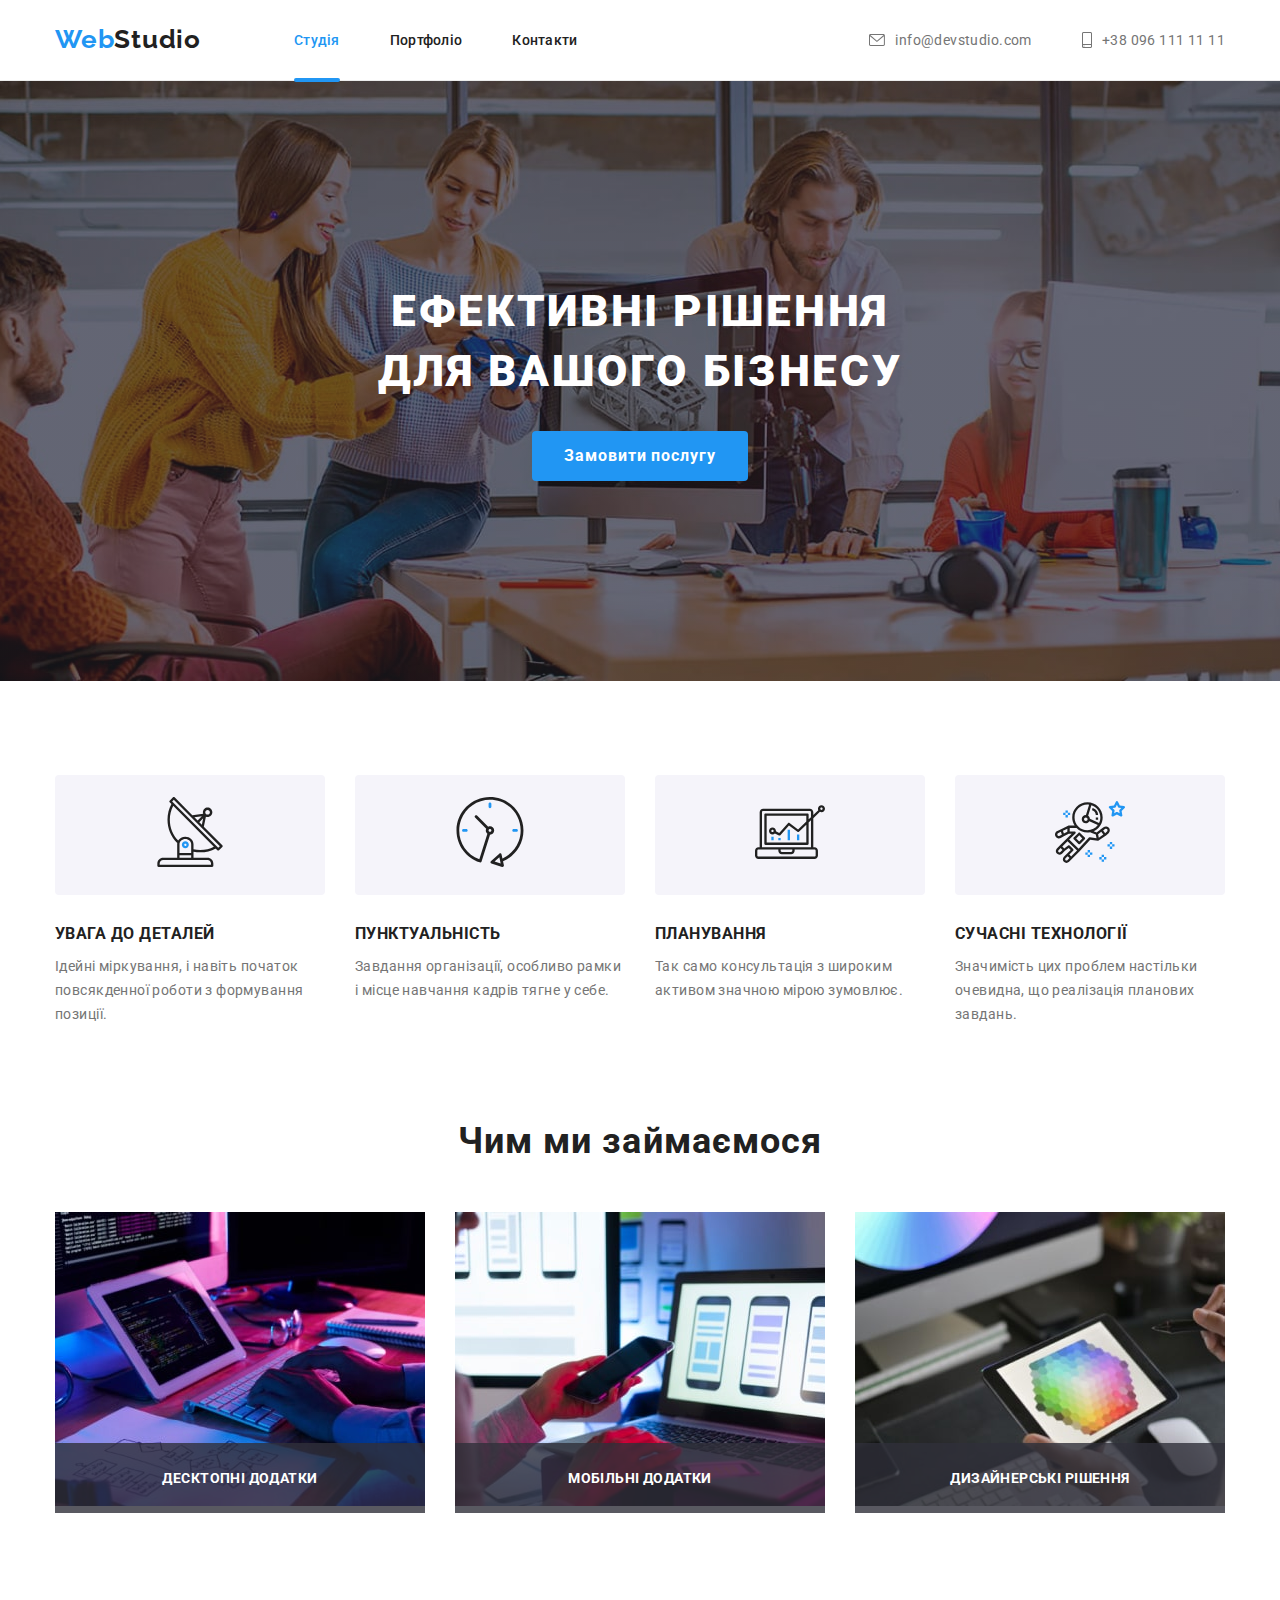
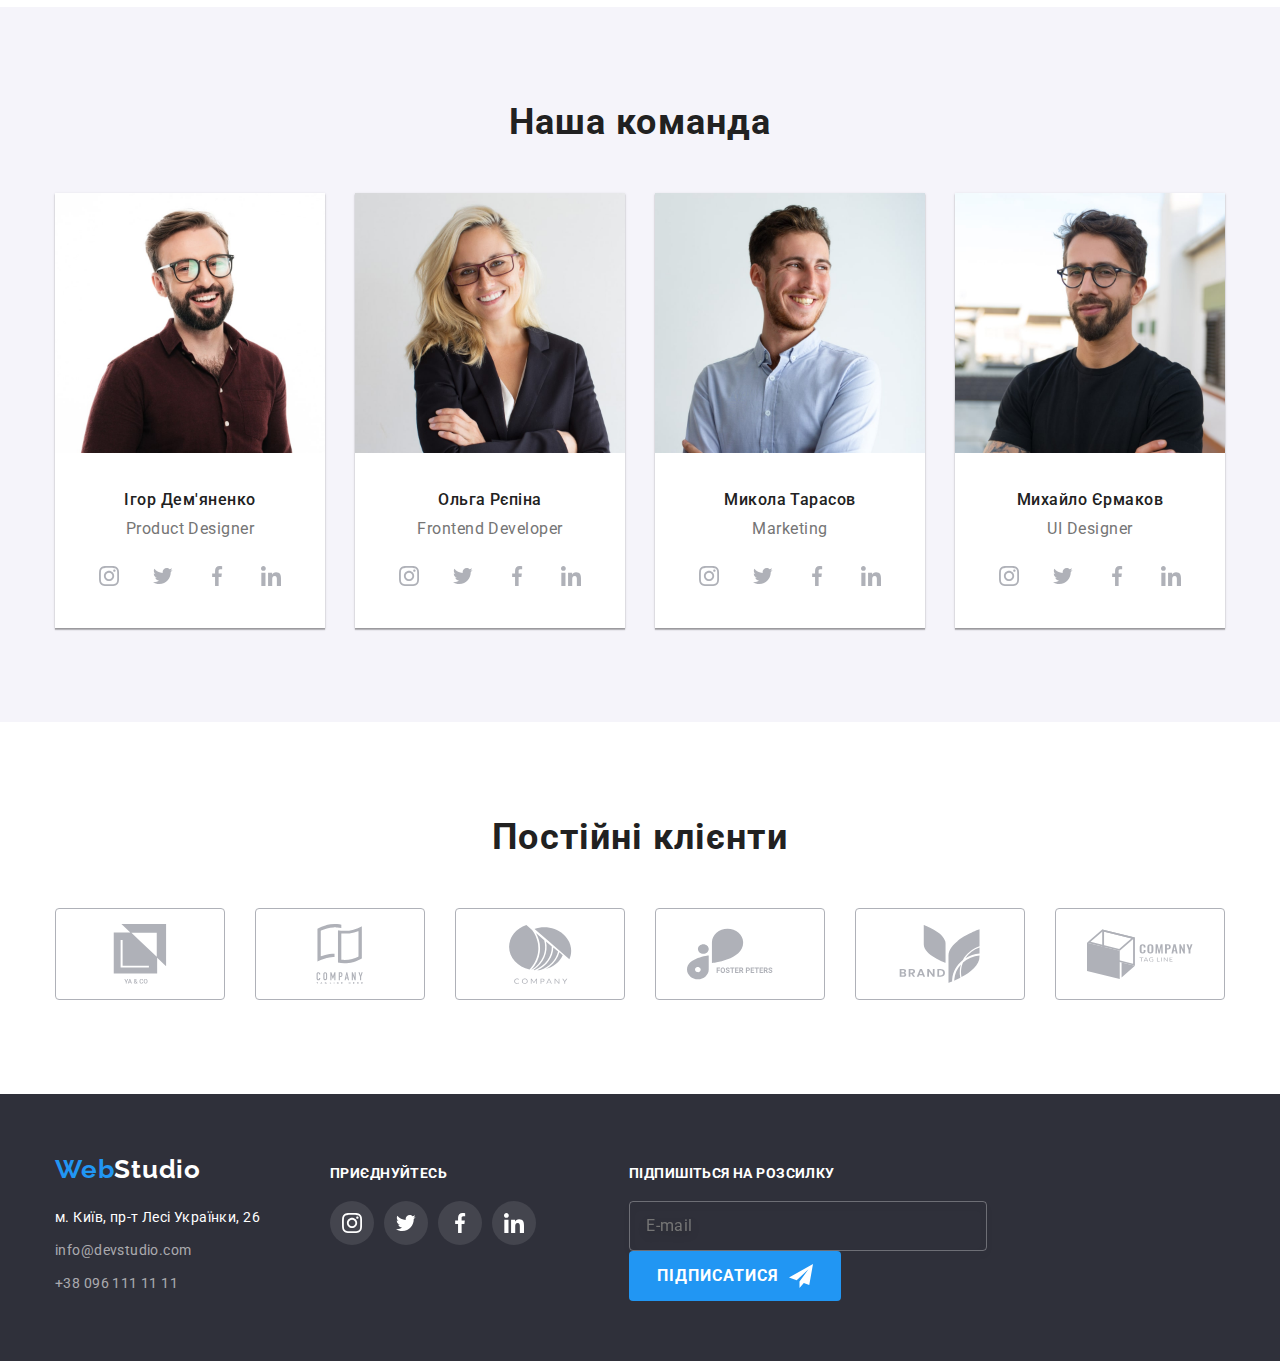
==== commit 710bc7dc: "Change form" ====
--- a/index.html
+++ b/index.html
@@ -1,20 +1,29 @@
 <!DOCTYPE html>
+<!-- Language -->
 <html lang="uk">
 
 <head>
     <meta charset="UTF-8">
     <meta http-equiv="X-UA-Compatible" content="IE=edge">
     <meta name="viewport" content="width=device-width, initial-scale=1.0">
+
+    <!-- Title -->
     <title lang="en">Web Studio</title>
+
+    <!-- Normalize -->
     <link rel="stylesheet"
         href="https://cdnjs.cloudflare.com/ajax/libs/modern-normalize/1.0.0/modern-normalize.min.css" />
+
+    <!-- Fonts -->
     <link rel="preconnect" href="https://fonts.googleapis.com">
     <link rel="preconnect" href="https://fonts.gstatic.com" crossorigin>
     <link
         href="https://fonts.googleapis.com/css2?family=Raleway:wght@700&family=Roboto:wght@400;500;700;900&display=swap"
         rel="stylesheet">
+
+    <!-- CSS -->
     <link rel="stylesheet" href="./css/main.min.css">
-    <link rel="stylesheet" href="./css/styles.css">
+    <!-- <link rel="stylesheet" href="./css/styles.css"> -->
 </head>
 
     <body class="page">
@@ -449,13 +458,13 @@
                     <h3 class="send__title">ПІДПИШІТЬСЯ НА РОЗСИЛКУ</h3>
                     <label class="send__email">
                         <input class="send__input" type="email" name="email" required placeholder="E-mail">
-                        <button class="send__button" type="submit">
-                            ПІДПИСАТИСЯ
+                    </label>
+                    <button class="send__button" type="submit">
+                        ПІДПИСАТИСЯ
                         <svg class="send__icon" width="24" height="24">
-                                <use href="./images/icons.svg#icon-send"></use>
-                        </svg>                       
-                        </button>
-                    </label>
+                            <use href="./images/icons.svg#icon-send"></use>
+                        </svg>
+                    </button>
                 </div>
             </div>
         </footer>
@@ -464,7 +473,7 @@
         
         <div class="backdrop is-hidden" data-modal>
             <div class="modal">
-                <button class="modal__button" type="button"
+                <button class="modal__btn" type="button"
                     data-modal-close>
                     <svg width="20" height="20">
                         <use href="./images/icons.svg#icon-close"></use>
@@ -500,9 +509,9 @@
                     </label>
                     <label class="modal__agreement">
                         <input class="modal__checkbox visually-hidden" type="checkbox" name="consent">
-                        <svg class="modal__icon" width="16" height="15">
-                            <use class="modal__icon modal__icon--unchecked" href="./images/icons.svg#icon-checkbox-off"></use>
-                            <use class="modal__icon modal__icon--checked" href="./images/icons.svg#icon-modal-check"></use>
+                        <svg class="modal__icons" width="16" height="15">
+                            <use class="modal__use modal__use--unchecked" href="./images/icons.svg#icon-checkbox-off"></use>
+                            <use class="modal__use modal__use--checked" href="./images/icons.svg#icon-modal-check"></use>
                         </svg>
                         <span class="">
                             Погоджуюсь з розсилкою та приймаю 
@@ -510,7 +519,7 @@
                         </span>
                     </label>
                     </div>
-                    <button class="modal__btn" type="submit">Відправити</button>
+                    <button class="modal__button" type="submit">Відправити</button>
                 </form>
             </div>
         </div>
--- a/css/main.min.css
+++ b/css/main.min.css
@@ -1 +1 @@
-/*# sourceMappingURL=main.min.css.map */+:root{--main-font: Roboto, san-serif;--secondary-font: Raleway;--main-txt-cl: #212121;--accent-txt-cl: #2196F3;--light-txt-cl: #FFFFFF;--dark-txt-cl: #757575;--accent-bg-cl: #2196F3;--main-bg-cl: #2F303A;--grey-bg-cl: #F5F4FA;--white-bg-cl: #ffffff;--light-bd-cl: #EEEEEE;--link-color: #AFB1B8;--footer-bg: rgba(255, 255, 255, 0.1);--timing-function: cubic-bezier (0.4, 0, 0.2, 1)}.visually-hidden{position:absolute;width:1px;height:1px;margin:-1px;border:0;padding:0;white-space:nowrap;-webkit-clip-path:inset(100%);clip-path:inset(100%);clip:rect(0 0 0 0);overflow:hidden}h1,h2,h3,h4,h5,h6,p{margin:0}ul{margin:0;padding:0;list-style:none}.link{text-decoration:none;color:currentColor;cursor:pointer}.list{list-style:none;margin:0;padding:0}.page{font-family:var(--main-font);line-height:1.7142857143;letter-spacing:.03em;color:var(--main-txt-cl);font-size:14px;margin:0;width:1600 px}.section{padding-top:94px;padding-bottom:94px}.container{width:1200px;padding-left:15px;padding-right:15px;margin-left:auto;margin-right:auto}.main{font-family:var(--main-font);font-size:16px;line-height:1.875;letter-spacing:.03em;color:var(--main-txt-cl)}.header{padding-top:24px;padding-bottom:25px;border-bottom:1px solid #ececec}.header__container{-webkit-box-align:center;-ms-flex-align:center;align-items:center;display:-webkit-box;display:-ms-flexbox;display:flex}.logo{color:currentColor;font-family:var(--secondary-font);font-weight:700;font-size:26px;line-height:1.1923076923;letter-spacing:.03em;text-decoration:none;display:block}.header__logo{margin-right:93px}.header__logo--black{color:var(--accent-txt-cl)}.nav__list{display:-webkit-box;display:-ms-flexbox;display:flex;gap:50px;padding-top:32px 0}.nav__item{position:relative}.nav__link{font-weight:500;line-height:1.1428571429;letter-spacing:.02em;color:var(--main-txt-cl);position:relative;display:block;-webkit-transition:color 250ms cubic-bezier(0.4, 0, 0.2, 1);transition:color 250ms cubic-bezier(0.4, 0, 0.2, 1)}.nav__link:hover,.nav__link:focus{color:var(--accent-txt-cl)}.nav__link::after{content:" ";display:block;width:100%;height:4px;background-color:var(--accent-bg-cl);border-radius:2px;border:rgba(0,0,0,0);position:absolute;opacity:0;bottom:-34px;-webkit-transition:opacity 250ms var(--timing-function);transition:opacity 250ms var(--timing-function)}.nav__link:hover::after{opacity:1}.nav__link--studio,.nav__link--portfolio{color:var(--accent-txt-cl);font-family:inherit}.nav__link--studio::after,.nav__link--portfolio::after{content:" ";display:block;width:100%;height:4px;background-color:var(--accent-bg-cl);border-radius:2px;border:rgba(0,0,0,0);position:absolute;opacity:1;bottom:-34px;-webkit-transition:opacity 250ms var(--timing-function);transition:opacity 250ms var(--timing-function)}.contact{display:-webkit-box;display:-ms-flexbox;display:flex;gap:50px;margin-left:auto;padding-top:32px 0}.mail,.tel{color:var(--dark-txt-cl)}.tel__link{display:-webkit-box;display:-ms-flexbox;display:flex;-webkit-box-align:center;-ms-flex-align:center;align-items:center}.tel__link:hover,.tel__link:focus{color:var(--accent-txt-cl)}.mail__link{display:-webkit-box;display:-ms-flexbox;display:flex;-webkit-box-align:center;-ms-flex-align:center;align-items:center}.mail__link:hover,.mail__link:focus{color:var(--accent-txt-cl)}.mail__icon,.tel__icon{margin-right:10px;fill:currentColor;text-decoration:none}.hero{text-align:center;padding:200px 0;background-color:#c4c4c4;background-image:-webkit-gradient(linear, left top, right top, from(rgba(47, 48, 58, 0.4)), to(rgba(47, 48, 58, 0.4))),url("../images/hero.jpg");background-image:linear-gradient(to right, rgba(47, 48, 58, 0.4), rgba(47, 48, 58, 0.4)),url("../images/hero.jpg");background-size:cover;margin-left:auto;margin-right:auto;height:600px;max-width:1600px;background-repeat:no-repeat;background-position:center}.hero__container{width:696px}.hero__title{font-weight:900;font-size:44px;line-height:1.3636363636;text-align:center;letter-spacing:.06em;text-transform:uppercase;color:var(--light-txt-cl);margin:0;margin-bottom:30px}.hero__button{font-family:inherit;font-weight:700;font-size:16px;line-height:1.875;letter-spacing:.06em;color:var(--light-txt-cl);cursor:pointer;background-color:var(--accent-bg-cl);padding:10px 32px;border:none;border-radius:4px}.features{padding-top:94px;padding-bottom:94px}.features__title{font-weight:700;line-height:1.1428571429;letter-spacing:.03em;text-transform:uppercase;margin-bottom:10px;margin-top:30px}.features__description{line-height:1.7142857143;letter-spacing:.03em;color:var(--dark-txt-cl)}.features__list{display:-webkit-box;display:-ms-flexbox;display:flex;gap:30px;list-style:none}.features__item{width:270px}.features__content{background-color:var(--grey-bg-cl);height:120px;display:-webkit-box;display:-ms-flexbox;display:flex;-webkit-box-align:center;-ms-flex-align:center;align-items:center;-webkit-box-pack:center;-ms-flex-pack:center;justify-content:center;height:120px;margin-bottom:30px;border-radius:4px}.projects{padding-bottom:94px}.projects__title{font-weight:700;font-size:36px;line-height:1.1666666667;text-align:center;letter-spacing:.03em;margin-bottom:50px}.projects__list{display:-webkit-box;display:-ms-flexbox;display:flex;gap:30px}.projects__content{position:relative}.projects__description{position:absolute;left:0;bottom:0;display:-webkit-box;display:-ms-flexbox;display:flex;-webkit-box-align:center;-ms-flex-align:center;align-items:center;-webkit-box-pack:center;-ms-flex-pack:center;justify-content:center;width:100%;height:70px;font-weight:700;font-size:14px;letter-spacing:.03em;text-transform:uppercase;color:var(--light-txt-cl);background-color:rgba(47,48,58,.8)}.team{padding-top:94px;padding-bottom:94px;background:var(--grey-bg-cl)}.team__title{font-weight:700;font-size:36px;line-height:1.1666666667;text-align:center;letter-spacing:.03em;margin-bottom:50px}.team__name{font-weight:500;font-size:16px;line-height:1.1875;text-align:center;letter-spacing:.03em;margin-bottom:10px}.team__post{font-size:16px;line-height:1.1875;text-align:center;letter-spacing:.03em;color:var(--dark-txt-cl);margin-bottom:16px}.team__list{display:-webkit-box;display:-ms-flexbox;display:flex;gap:30px;-webkit-box-pack:justify;-ms-flex-pack:justify;justify-content:space-between}.team__content{border-radius:0px 0px 4px 4px;padding-bottom:30px;padding-top:30px}.team__item{background-color:var(--light-txt-cl);-webkit-box-shadow:0px 1px 3px rgba(0,0,0,.12),0px 1px 1px rgba(0,0,0,.14),0px 2px 1px rgba(0,0,0,.2);box-shadow:0px 1px 3px rgba(0,0,0,.12),0px 1px 1px rgba(0,0,0,.14),0px 2px 1px rgba(0,0,0,.2)}.network{display:-webkit-box;display:-ms-flexbox;display:flex;-webkit-box-pack:center;-ms-flex-pack:center;justify-content:center;gap:10px}.network__link{display:-webkit-box;display:-ms-flexbox;display:flex;-webkit-box-pack:center;-ms-flex-pack:center;justify-content:center;gap:10px;list-style-type:none;padding:0;-webkit-box-align:center;-ms-flex-align:center;align-items:center;width:44px;height:44px;border-radius:50%;fill:var(--link-color);-webkit-transition:background-color 250ms cubic-bezier(0.4, 0, 0.2, 1);transition:background-color 250ms cubic-bezier(0.4, 0, 0.2, 1)}.network__link:hover,.network__link:focus{background-color:var(--accent-bg-cl)}.network__link:hover .network__icon,.network__link:focus .network__icon{fill:var(--light-txt-cl);-webkit-transition:fill 250ms cubic-bezier(0.4, 0, 0.2, 1),background-color 250ms cubic-bezier(0.4, 0, 0.2, 1);transition:fill 250ms cubic-bezier(0.4, 0, 0.2, 1),background-color 250ms cubic-bezier(0.4, 0, 0.2, 1)}.network__icon{-webkit-transition:fill 250ms cubic-bezier(0.4, 0, 0.2, 1);transition:fill 250ms cubic-bezier(0.4, 0, 0.2, 1)}.clients{padding-top:94px;padding-bottom:94px}.clients__title{font-weight:700;font-size:36px;line-height:42px;text-align:center;letter-spacing:.03em;color:#212121;margin-bottom:50px}.clients__list{display:-webkit-box;display:-ms-flexbox;display:flex;gap:30px;list-style-type:none;margin:0;padding:0;-webkit-box-pack:center;-ms-flex-pack:center;justify-content:center}.clients__item{width:170px;height:92px}.clients__icon{fill:var(--link-color);-webkit-transition:fill 250ms cubic-bezier(0.4, 0, 0.2, 1),background-color 250ms cubic-bezier(0.4, 0, 0.2, 1);transition:fill 250ms cubic-bezier(0.4, 0, 0.2, 1),background-color 250ms cubic-bezier(0.4, 0, 0.2, 1)}.clients__link{border-radius:4px;border:1px solid #afb1b8;display:-webkit-box;display:-ms-flexbox;display:flex;-webkit-box-align:center;-ms-flex-align:center;align-items:center;-webkit-box-pack:center;-ms-flex-pack:center;justify-content:center;width:100%;height:100%;-webkit-transition:border-color 250ms cubic-bezier(0.4, 0, 0.2, 1);transition:border-color 250ms cubic-bezier(0.4, 0, 0.2, 1)}.clients__link:hover,.clients__link:focus{border:1px solid var(--accent-txt-cl);border-radius:4px}.clients__link:hover .clients__icon,.clients__link:focus .clients__icon{fill:var(--accent-bg-cl)}.footer{background-color:var(--main-bg-cl);padding-bottom:60px;padding-top:60px}.footer__container{display:-webkit-box;display:-ms-flexbox;display:flex;-webkit-box-align:baseline;-ms-flex-align:baseline;align-items:baseline}.footer__logo{display:block;margin-bottom:20px;color:var(--accent-txt-cl)}.footer__logo--white{color:var(--light-txt-cl)}.address{font-style:normal}.address__location{line-height:1.7142857143;letter-spacing:.03em;color:var(--light-txt-cl);margin-bottom:9px;display:inline-block}.address__list{line-height:1.7142857143;letter-spacing:.03em;color:rgba(255,255,255,.6)}.address__item:first-child{margin-bottom:9px}.address__link:hover,.address__link:focus{color:var(--accent-txt-cl)}.join{margin-left:70px}.join__title{font-weight:700;font-size:14px;line-height:16px;letter-spacing:.03em;text-transform:uppercase;color:var(--light-txt-cl);margin-bottom:20px}.join__list{display:-webkit-box;display:-ms-flexbox;display:flex;gap:10px}.join__link{display:-webkit-box;display:-ms-flexbox;display:flex;-webkit-box-align:center;-ms-flex-align:center;align-items:center;-webkit-box-pack:center;-ms-flex-pack:center;justify-content:center;width:44px;height:44px;border-radius:50%;background:var(--footer-bg);-webkit-transition:background-color 250ms cubic-bezier(0.4, 0, 0.2, 1);transition:background-color 250ms cubic-bezier(0.4, 0, 0.2, 1)}.join__link:hover,.join__link:focus{background-color:var(--accent-bg-cl)}.join__icon{fill:var(--light-txt-cl);margin:0}.send{margin-left:93px}.send__title{display:block;font-weight:700;font-size:14px;line-height:16px;letter-spacing:.03em;text-transform:uppercase;color:var(--light-txt-cl);margin-bottom:20px}.send__email{display:-webkit-box;display:-ms-flexbox;display:flex;gap:12px}.send__input{width:358px;height:50px;border:1px solid rgba(255,255,255,.3);-webkit-filter:drop-shadow(0px 4px 4px rgba(0, 0, 0, 0.15));filter:drop-shadow(0px 4px 4px rgba(0, 0, 0, 0.15));border-radius:4px;padding-left:16px;outline:rgba(0,0,0,0);background-color:rgba(0,0,0,0);-webkit-transition:border-color 250ms cubic-bezier(0.4, 0, 0.2, 1);transition:border-color 250ms cubic-bezier(0.4, 0, 0.2, 1)}.send__input:focus,.send__input:hover{border-color:var(--accent-txt-cl);-webkit-transition:border-color 250ms cubic-bezier(0.4, 0, 0.2, 1);transition:border-color 250ms cubic-bezier(0.4, 0, 0.2, 1)}.send__input::-webkit-input-placeholder{font-weight:400;font-size:16px;line-height:20px;-webkit-box-align:center;align-items:center;letter-spacing:.03em}.send__input::-moz-placeholder{font-weight:400;font-size:16px;line-height:20px;align-items:center;letter-spacing:.03em}.send__input:-ms-input-placeholder{font-weight:400;font-size:16px;line-height:20px;-ms-flex-align:center;align-items:center;letter-spacing:.03em}.send__input::-ms-input-placeholder{font-weight:400;font-size:16px;line-height:20px;-ms-flex-align:center;align-items:center;letter-spacing:.03em}.send__input::placeholder{font-weight:400;font-size:16px;line-height:20px;-webkit-box-align:center;-ms-flex-align:center;align-items:center;letter-spacing:.03em}.send__button{display:-webkit-box;display:-ms-flexbox;display:flex;-webkit-box-align:center;-ms-flex-align:center;align-items:center;font-family:inherit;font-weight:700;font-size:16px;line-height:1.875;letter-spacing:.06em;color:var(--light-txt-cl);cursor:pointer;background-color:var(--accent-bg-cl);border:none;border-radius:4px;position:relative;padding:10px 28px}.send__icon{fill:var(--light-txt-cl);margin-left:10px}.filters{display:-webkit-box;display:-ms-flexbox;display:flex;gap:8px;-webkit-box-pack:center;-ms-flex-pack:center;justify-content:center;margin-bottom:50px}.filters__button{font-family:inherit;cursor:pointer;font-weight:500;font-size:16px;line-height:1.625;text-align:center;letter-spacing:.03em;color:var(--main-txt-cl);cursor:pointer;border:none;border-radius:4px;background-color:var(--grey-bg-cl);padding:6px 22px;-webkit-transition:color 250ms cubic-bezier(0.4, 0, 0.2, 1),background-color 250ms cubic-bezier(0.4, 0, 0.2, 1),-webkit-box-shadow 250ms cubic-bezier(0.4, 0, 0.2, 1);transition:color 250ms cubic-bezier(0.4, 0, 0.2, 1),background-color 250ms cubic-bezier(0.4, 0, 0.2, 1),-webkit-box-shadow 250ms cubic-bezier(0.4, 0, 0.2, 1);transition:color 250ms cubic-bezier(0.4, 0, 0.2, 1),background-color 250ms cubic-bezier(0.4, 0, 0.2, 1),box-shadow 250ms cubic-bezier(0.4, 0, 0.2, 1);transition:color 250ms cubic-bezier(0.4, 0, 0.2, 1),background-color 250ms cubic-bezier(0.4, 0, 0.2, 1),box-shadow 250ms cubic-bezier(0.4, 0, 0.2, 1),-webkit-box-shadow 250ms cubic-bezier(0.4, 0, 0.2, 1)}.filters__button:hover,.filters__button:focus{background-color:var(--accent-bg-cl);color:var(--light-txt-cl);-webkit-box-shadow:0px 3px 1px rgba(0,0,0,.1),0px 1px 2px rgba(0,0,0,.08),0px 2px 2px rgba(0,0,0,.12);box-shadow:0px 3px 1px rgba(0,0,0,.1),0px 1px 2px rgba(0,0,0,.08),0px 2px 2px rgba(0,0,0,.12)}.portfolio{display:-webkit-box;display:-ms-flexbox;display:flex;-ms-flex-wrap:wrap;flex-wrap:wrap;gap:30px}.portfolio__title{font-weight:700;font-size:18px;line-height:2;letter-spacing:.06em;margin-bottom:4px}.portfolio__subtitle{font-size:16px;line-height:1.875;letter-spacing:.03em;color:var(--dark-txt-cl)}.portfolio__item{-ms-flex-preferred-size:calc((100% - 60px)/3);flex-basis:calc((100% - 60px)/3);display:block}.portfolio__wrapper{border:1px solid var(--light-bd-cl);border-top:none;padding:20px 24px}.portfolio__link{display:block;-webkit-transition:-webkit-box-shadow 250ms cubic-bezier(0.4, 0, 0.2, 1);transition:-webkit-box-shadow 250ms cubic-bezier(0.4, 0, 0.2, 1);transition:box-shadow 250ms cubic-bezier(0.4, 0, 0.2, 1);transition:box-shadow 250ms cubic-bezier(0.4, 0, 0.2, 1), -webkit-box-shadow 250ms cubic-bezier(0.4, 0, 0.2, 1)}.portfolio__link:hover,.portfolio__link:focus{-webkit-box-shadow:0px 1px 1px rgba(0,0,0,.12),0px 4px 4px rgba(0,0,0,.06),1px 4px 6px rgba(0,0,0,.16);box-shadow:0px 1px 1px rgba(0,0,0,.12),0px 4px 4px rgba(0,0,0,.06),1px 4px 6px rgba(0,0,0,.16)}.portfolio__link:hover .overlay,.portfolio__link:focus .overlay{-webkit-transform:translateY(0);transform:translateY(0)}.portfolio__image{display:block;max-width:100%;height:auto}.portfolio__thumb{position:relative;overflow:hidden}.overlay{position:absolute;top:0;left:0;-webkit-transform:translateY(100%);transform:translateY(100%);width:100%;height:100%;display:-webkit-box;display:-ms-flexbox;display:flex;-webkit-box-align:center;-ms-flex-align:center;align-items:center;-webkit-box-pack:center;-ms-flex-pack:center;justify-content:center;padding:20px;background-color:rgba(33,150,243,.9);-webkit-transition:-webkit-transform 250ms cubic-bezier(0.4, 0, 0.2, 1);transition:-webkit-transform 250ms cubic-bezier(0.4, 0, 0.2, 1);transition:transform 250ms cubic-bezier(0.4, 0, 0.2, 1);transition:transform 250ms cubic-bezier(0.4, 0, 0.2, 1), -webkit-transform 250ms cubic-bezier(0.4, 0, 0.2, 1)}.overlay__text{font-weight:400;font-size:18px;line-height:1.5555555556;letter-spacing:.03em;color:var(--light-txt-cl);width:322px}.backdrop{position:fixed;top:0;left:0;z-index:10;opacity:1;-webkit-transform:translateY(0%);transform:translateY(0%);width:100%;height:100%;background-color:rgba(0,0,0,.5);visibility:visible;-webkit-transition:opacity 500ms linear,visibility 500ms linear,-webkit-transform 500ms linear;transition:opacity 500ms linear,visibility 500ms linear,-webkit-transform 500ms linear;transition:opacity 500ms linear,visibility 500ms linear,transform 500ms linear;transition:opacity 500ms linear,visibility 500ms linear,transform 500ms linear,-webkit-transform 500ms linear}.backdrop.is-hidden{opacity:0;pointer-events:none;visibility:hidden;-webkit-transform:scaleX(-100%);transform:scaleX(-100%)}.modal{position:absolute;left:50%;top:50%;-webkit-transform:translate(-50%, -50%);transform:translate(-50%, -50%);width:528px;height:581px;background:var(--light-txt-cl);-webkit-box-shadow:0px 1px 3px rgba(0,0,0,.12),0px 1px 1px rgba(0,0,0,.14),0px 2px 1px rgba(0,0,0,.2);box-shadow:0px 1px 3px rgba(0,0,0,.12),0px 1px 1px rgba(0,0,0,.14),0px 2px 1px rgba(0,0,0,.2);border-radius:4px;padding:40px}.modal__btn{position:absolute;width:30px;height:30px;right:8px;top:8px;display:-webkit-box;display:-ms-flexbox;display:flex;-webkit-box-align:center;-ms-flex-align:center;align-items:center;-webkit-box-pack:center;-ms-flex-pack:center;justify-content:center;cursor:pointer;background:#fff;border:1px solid rgba(0,0,0,.1);border-radius:50%;padding:0}.modal__btn:focus,.modal__btn:hover{fill:var(--accent-bg-cl);-webkit-transition:fill 250ms cubic-bezier(0.4, 0, 0.2, 1);transition:fill 250ms cubic-bezier(0.4, 0, 0.2, 1)}.modal__title{text-align:center;display:block;font-weight:700;font-size:20px;line-height:23px;letter-spacing:.03em;color:var(--main-txt-cl);margin-bottom:12px}.modal__group{margin-bottom:40px}.modal__field{display:block;margin-bottom:5px;position:relative;margin-bottom:10px}.last{margin-bottom:20px}.modal__label{font-weight:400;font-size:12px;line-height:14px;letter-spacing:.01em;color:var(--dark-txt-cl);display:block;margin-bottom:4px}.modal__input{width:100%;height:40px;border:1px solid rgba(33,33,33,.2);border-radius:4px;padding-left:42px;padding-right:42px;outline:rgba(0,0,0,0);-webkit-transition:border-color 250ms cubic-bezier(0.4, 0, 0.2, 1);transition:border-color 250ms cubic-bezier(0.4, 0, 0.2, 1)}.modal__input:focus,.modal__input:focus{border-color:var(--accent-txt-cl)}.modal__input:focus+.modal__icon{fill:var(--accent-txt-cl)}.modal__icon{position:absolute;left:12px;bottom:11px;-webkit-transition:fill 250ms cubic-bezier(0.4, 0, 0.2, 1);transition:fill 250ms cubic-bezier(0.4, 0, 0.2, 1)}.modal__message{display:block;width:100%;height:120px;resize:none;outline:none;border:1px solid rgba(33,33,33,.2);border-radius:4px;padding:12px 16px}.modal__message:hover,.modal__message:focus{border-color:var(--accent-txt-cl)}.modal__message::-webkit-input-placeholder{font-weight:400;font-size:12px;line-height:14px;letter-spacing:.01em;color:rgba(117,117,117,.5)}.modal__message::-moz-placeholder{font-weight:400;font-size:12px;line-height:14px;letter-spacing:.01em;color:rgba(117,117,117,.5)}.modal__message:-ms-input-placeholder{font-weight:400;font-size:12px;line-height:14px;letter-spacing:.01em;color:rgba(117,117,117,.5)}.modal__message::-ms-input-placeholder{font-weight:400;font-size:12px;line-height:14px;letter-spacing:.01em;color:rgba(117,117,117,.5)}.modal__message::placeholder{font-weight:400;font-size:12px;line-height:14px;letter-spacing:.01em;color:rgba(117,117,117,.5)}.modal__link{color:var(--accent-txt-cl)}.modal__agreement{display:-webkit-box;display:-ms-flexbox;display:flex;-webkit-box-align:center;-ms-flex-align:center;align-items:center;-webkit-box-pack:center;-ms-flex-pack:center;justify-content:center;margin-bottom:20px;gap:7px}.modal__checkbox:checked+.modal__icons .modal__use--checked{opacity:1}.modal__checkbox:unchecked+.modal__icons .modal__use--unchecked{opacity:0;-webkit-transition:opacity 250ms cubic-bezier(0.4, 0, 0.2, 1);transition:opacity 250ms cubic-bezier(0.4, 0, 0.2, 1)}.modal__use--checked{opacity:0;-webkit-transition:opacity 250ms cubic-bezier(0.4, 0, 0.2, 1);transition:opacity 250ms cubic-bezier(0.4, 0, 0.2, 1)}.modal__use--unchecked{opacity:1;-webkit-transition:opacity 250ms cubic-bezier(0.4, 0, 0.2, 1);transition:opacity 250ms cubic-bezier(0.4, 0, 0.2, 1)}.modal__button{display:block;margin:0 auto;font-family:inherit;font-weight:700;font-size:16px;line-height:1.875;letter-spacing:.06em;color:var(--light-txt-cl);cursor:pointer;background-color:var(--accent-bg-cl);padding:10px 52px;border:none;border-radius:4px}/*# sourceMappingURL=main.min.css.map */--- a/css/styles.css
+++ b/css/styles.css
@@ -26,7 +26,7 @@
 
 /*INDEX.HTML*/
 
-.page {
+/* .page {
     font-family:var(--main-font);
     line-height: calc(24 / 14);
     letter-spacing: 0.03em;
@@ -34,8 +34,8 @@
     font-size: 14px;
     margin: 0;
     width: 1600 px;
-}
-
+} */
+/* 
 .link {
     text-decoration: none;
     color: currentColor;
@@ -46,24 +46,24 @@
     list-style: none;
     margin: 0;
     padding: 0;
-} 
-
-.container {
+}  */
+
+/* .container {
     width: 1200px;
     padding-left: 15px;
     padding-right: 15px;
     margin-left: auto;
     margin-right: auto;
-} 
-
-.section {
+}  */
+
+/* .section {
     padding-top: 94px;
     padding-bottom: 94px;
-}
+} */
 
 /* Reset */
 
-h1,
+/* h1,
 h2,
 h3,
 h4,
@@ -77,9 +77,9 @@
     margin: 0;
     padding: 0;
     list-style: none;
-}
-
-.visually-hidden {
+} */
+
+/* .visually-hidden {
     position: absolute;
     width: 1px;
     height: 1px;
@@ -90,11 +90,11 @@
     clip-path: inset(100%);
     clip: rect(0 0 0 0);
     overflow: hidden;
-} 
+}  */
 
 /*Header*/
 
-.header {
+/* .header {
     padding-top: 24px;
     padding-bottom: 25px;
     border-bottom: 1px solid #ECECEC;
@@ -103,11 +103,11 @@
 .header__container {
     align-items: center;
     display: flex;
-}
+} */
 
 /* Logo */
 
-.logo {
+/* .logo {
     color: currentColor;
     font-family: var(--secondary-font);
     font-weight: 700;
@@ -124,11 +124,11 @@
 
 .header__logo--black {
     color: var(--accent-txt-cl);
-}
+} */
 
 /* Navigation */
 
-.nav__list {
+/* .nav__list {
     display: flex;
     gap: 50px;
     padding-top: 32px 0;
@@ -190,11 +190,11 @@
     opacity: 1;
     bottom: -34px;
     transition: opacity 250ms var(--timing-function);
-}
+} */
 
 /* Contacts */
 
-.contact {
+/* .contact {
     display: flex;
     gap: 50px;
     margin-left: auto;
@@ -227,10 +227,10 @@
     margin-right: 10px;
     fill: currentColor;
     text-decoration: none;
-}
+} */
 
 /*Hero*/
-
+/* 
 .hero {
     text-align: center;
     padding: 200px 0;
@@ -278,11 +278,11 @@
     padding: 10px 32px;
     border: none;
     border-radius: 4px;
-}
+} */
 
 /*Features*/
 
-.features {
+/* .features {
     padding-top: 94px;
     padding-bottom: 94px;
 }
@@ -321,11 +321,11 @@
     height: 120px;
     margin-bottom: 30px;
     border-radius: 4px;
-}
+} */
 
 /*Projects*/
 
-.projects {
+/* .projects {
     padding-bottom: 94px;
 }
 
@@ -365,11 +365,11 @@
 
     color: var(--light-txt-cl);
     background-color: rgba(47, 48, 58, 0.8);
-}
+} */
 
 /*Team*/
 
-.team {
+/* .team {
     
     padding-top: 94px;
     padding-bottom: 94px;
@@ -418,8 +418,10 @@
 .team__item {
     background-color: var(--light-txt-cl);
     box-shadow: 0px 1px 3px rgba(0, 0, 0, 0.12), 0px 1px 1px rgba(0, 0, 0, 0.14), 0px 2px 1px rgba(0, 0, 0, 0.2);
-}
-
+} */
+
+/* Network */
+/* 
 .network {
     display: flex;
     justify-content: center;
@@ -454,10 +456,10 @@
     fill: #ffffff;
     transition: fill 250ms cubic-bezier(0.4, 0, 0.2, 1),
     background-color 250ms cubic-bezier(0.4, 0, 0.2, 1);
-}
+} */
 
 /*Сlients*/
-
+/* 
 .clients {
     padding-top: 94px;
     padding-bottom: 94px;
@@ -513,11 +515,11 @@
 .clients__link:hover .clients__icon,
 .clients__link:focus .clients__icon {
     fill: var(--accent-bg-cl); 
-}
+} */
 
 /* Footer*/
 
-.footer {
+/* .footer {
     background-color: var(--main-bg-cl);
     padding-bottom: 60px;
     padding-top: 60px;
@@ -526,11 +528,11 @@
 .footer__container {
     display: flex;
     align-items: baseline;
-}
+} */
 
 /* Logo */
 
-.footer__logo {
+/* .footer__logo {
     display: block;
     margin-bottom: 20px;
     color: var(--accent-txt-cl);
@@ -538,11 +540,11 @@
 
 .footer__logo--white {
     color: var(--light-txt-cl);
-}
+} */
 
 /* Address */
 
-.address {
+/* .address {
     font-style: normal;
 }
 
@@ -567,19 +569,13 @@
 .address__link:hover,
 .address__link:focus {
     color: var(--accent-txt-cl);
-}
-
-
-
-
+} */
 
 /* Join */
 
-.join {
+/* .join {
     margin-left: 70px;
 }
-
-
 
 .join__title {
     font-weight: 700;
@@ -615,11 +611,11 @@
 .join__icon{
     fill: var(--light-txt-cl);
     margin: 0;
-}
-
-/*Sending form*/
-
-.send {
+} */
+
+/*Sending*/
+
+/* .send {
     margin-left: 93px;
 }
 
@@ -684,28 +680,28 @@
 .send__icon {
     fill: var(--light-txt-cl);
     margin-left: 10px;
-}
+} */
 
 /*2.PORTFOLIO.HTML*/
 
-.main {
+/* .main {
     font-family: var(--main-font);
     font-size: 16px;
     line-height: calc(30 / 16);
     letter-spacing: 0.03em;
     color: var(--main-txt-cl);
-}
+} */
 
 /*Filters*/
 
-.filters {
+/* .filters {
     display: flex;
     gap: 8px;
     justify-content: center;
     margin-bottom: 50px;
 }
 
-.filters__btn {
+.filters__button {
     font-family: inherit;
     cursor: pointer;
     font-weight: 500;
@@ -725,17 +721,17 @@
     box-shadow 250ms cubic-bezier(0.4, 0, 0.2, 1);
 }
 
-.filters__btn:hover,
-.filters__btn:focus {
+.filters__button:hover,
+.filters__button:focus {
     background-color: var(--accent-bg-cl);
     color: var(--light-txt-cl);
     box-shadow: 0px 3px 1px rgba(0, 0, 0, 0.1), 0px 1px 2px rgba(0, 0, 0, 0.08),
             0px 2px 2px rgba(0, 0, 0, 0.12);
-}
+} */
 
 
 /*Portfolio*/
-
+/* 
 .portfolio {
     display: flex;
     flex-wrap: wrap;
@@ -816,10 +812,10 @@
     letter-spacing: 0.03em;
     color: var(--light-txt-cl);
     width: 322px;
-}
+} */
 
 /*Modal window*/
-
+/* 
 .backdrop {
     position: fixed;
     top: 0;
@@ -842,8 +838,6 @@
     transform: scaleX(-100%);
 }
 
-/* Window */
-
 .modal {
     position: absolute;
     left: 50%;
@@ -859,7 +853,7 @@
     padding: 40px;
 }
 
-.modal__button {    
+.modal__btn {    
     position: absolute;
     width: 30px;
     height: 30px;
@@ -875,8 +869,8 @@
     padding: 0;
 }
 
-.modal__button:focus,
-.modal__button:hover {
+.modal__btn:focus,
+.modal__btn:hover {
     fill: var(--accent-bg-cl);
     transition: fill 250ms cubic-bezier(0.4, 0, 0.2, 1);
 }
@@ -975,25 +969,26 @@
     gap: 7px;
 }
 
-.modal__checkbox:checked+.modal__icon--checked {
+.modal__checkbox:checked + .modal__icons .modal__use--checked {
     opacity: 1;
 }
 
-.modal__checkbox:unchecked+.modal__icon--unchecked {
+.modal__checkbox:unchecked + .modal__icons .modal__use--unchecked {
     opacity: 0;
     transition: opacity 250ms cubic-bezier(0.4, 0, 0.2, 1);
 }
 
-.modal__icon--checked {
+.modal__use--checked {
     opacity: 0;
     transition: opacity 250ms cubic-bezier(0.4, 0, 0.2, 1);
 }
 
-.modal__icon--unchecked {
+.modal__use--unchecked {
     opacity: 1;
-}
-
-.modal__btn {
+    transition: opacity 250ms cubic-bezier(0.4, 0, 0.2, 1);
+}
+
+.modal__button {
     display: block;
     margin: 0 auto;
     font-family: inherit;
@@ -1007,23 +1002,23 @@
     padding: 10px 52px;
     border: none;
     border-radius: 4px;
-}
-
-
-
-
-
-
-
-
-
-
-
-
-
-
-
-
-
-
-
+} */
+
+
+
+
+
+
+
+
+
+
+
+
+
+
+
+
+
+
+
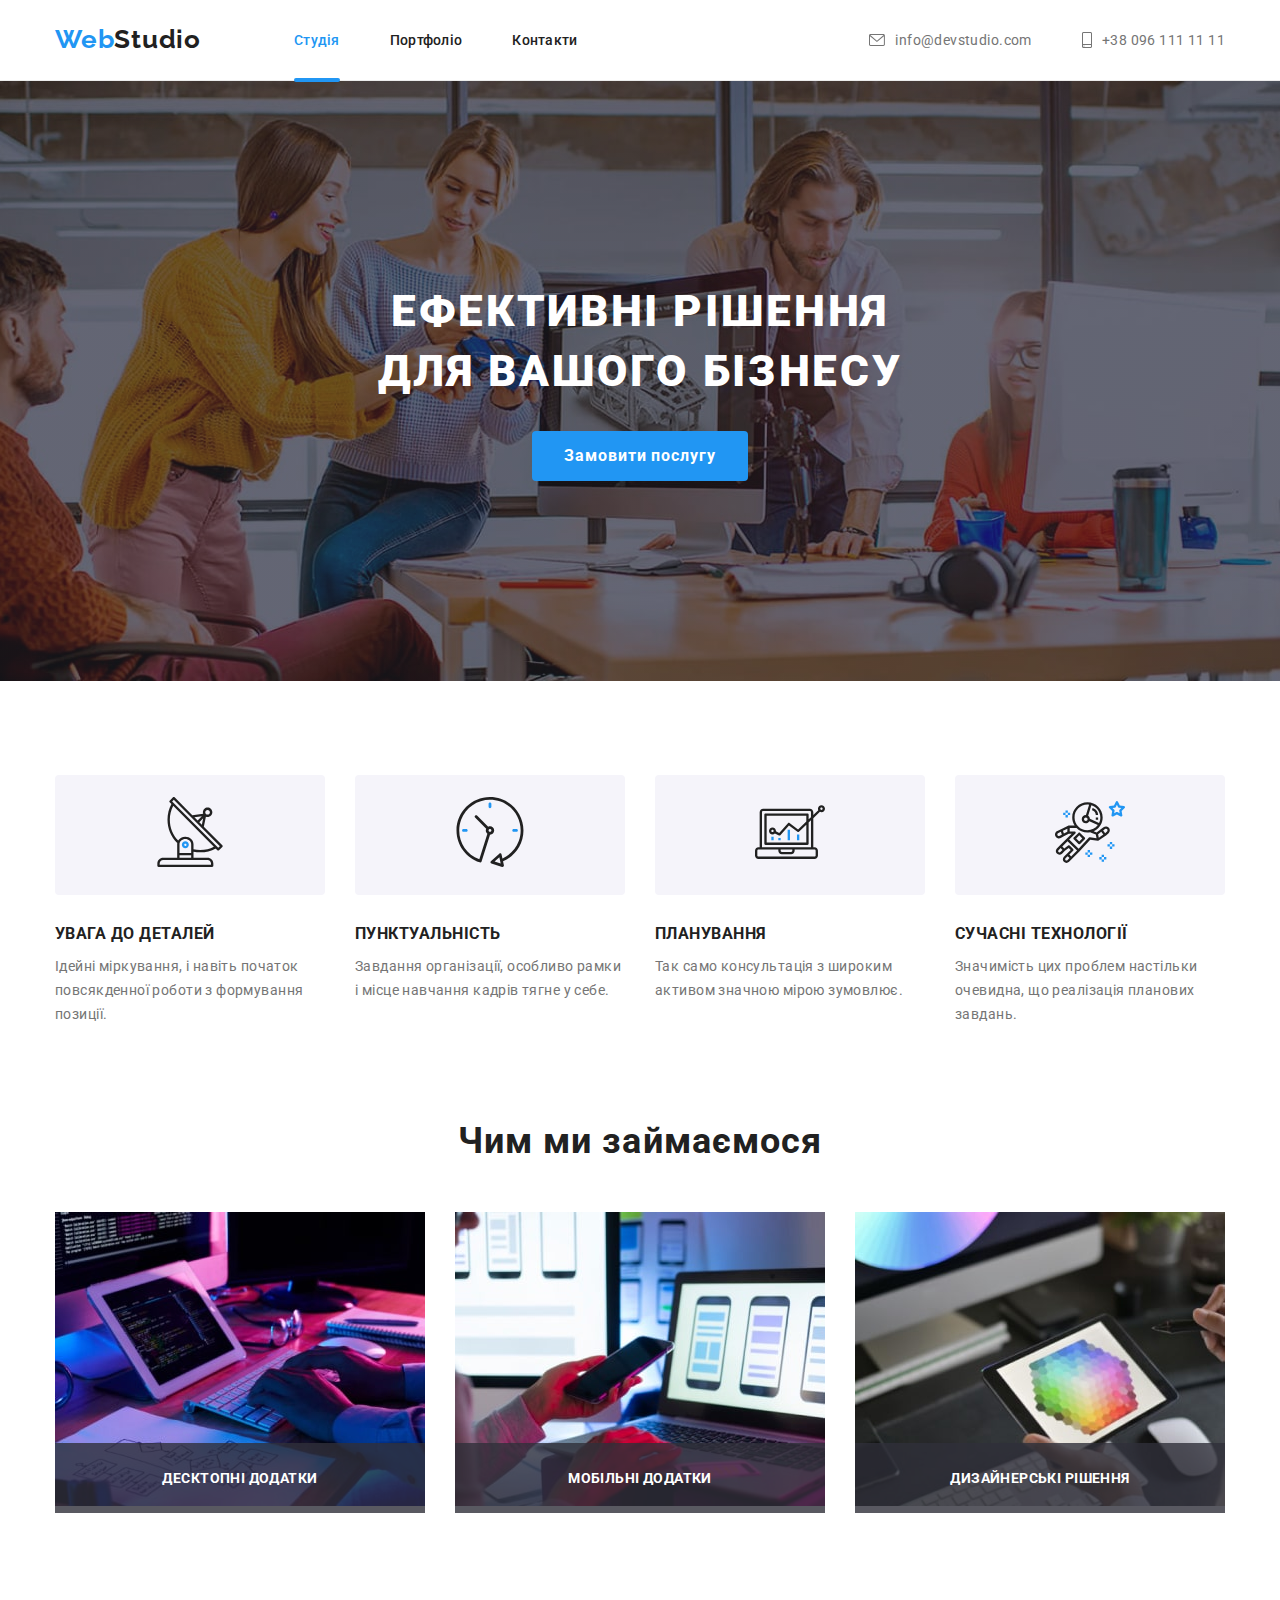
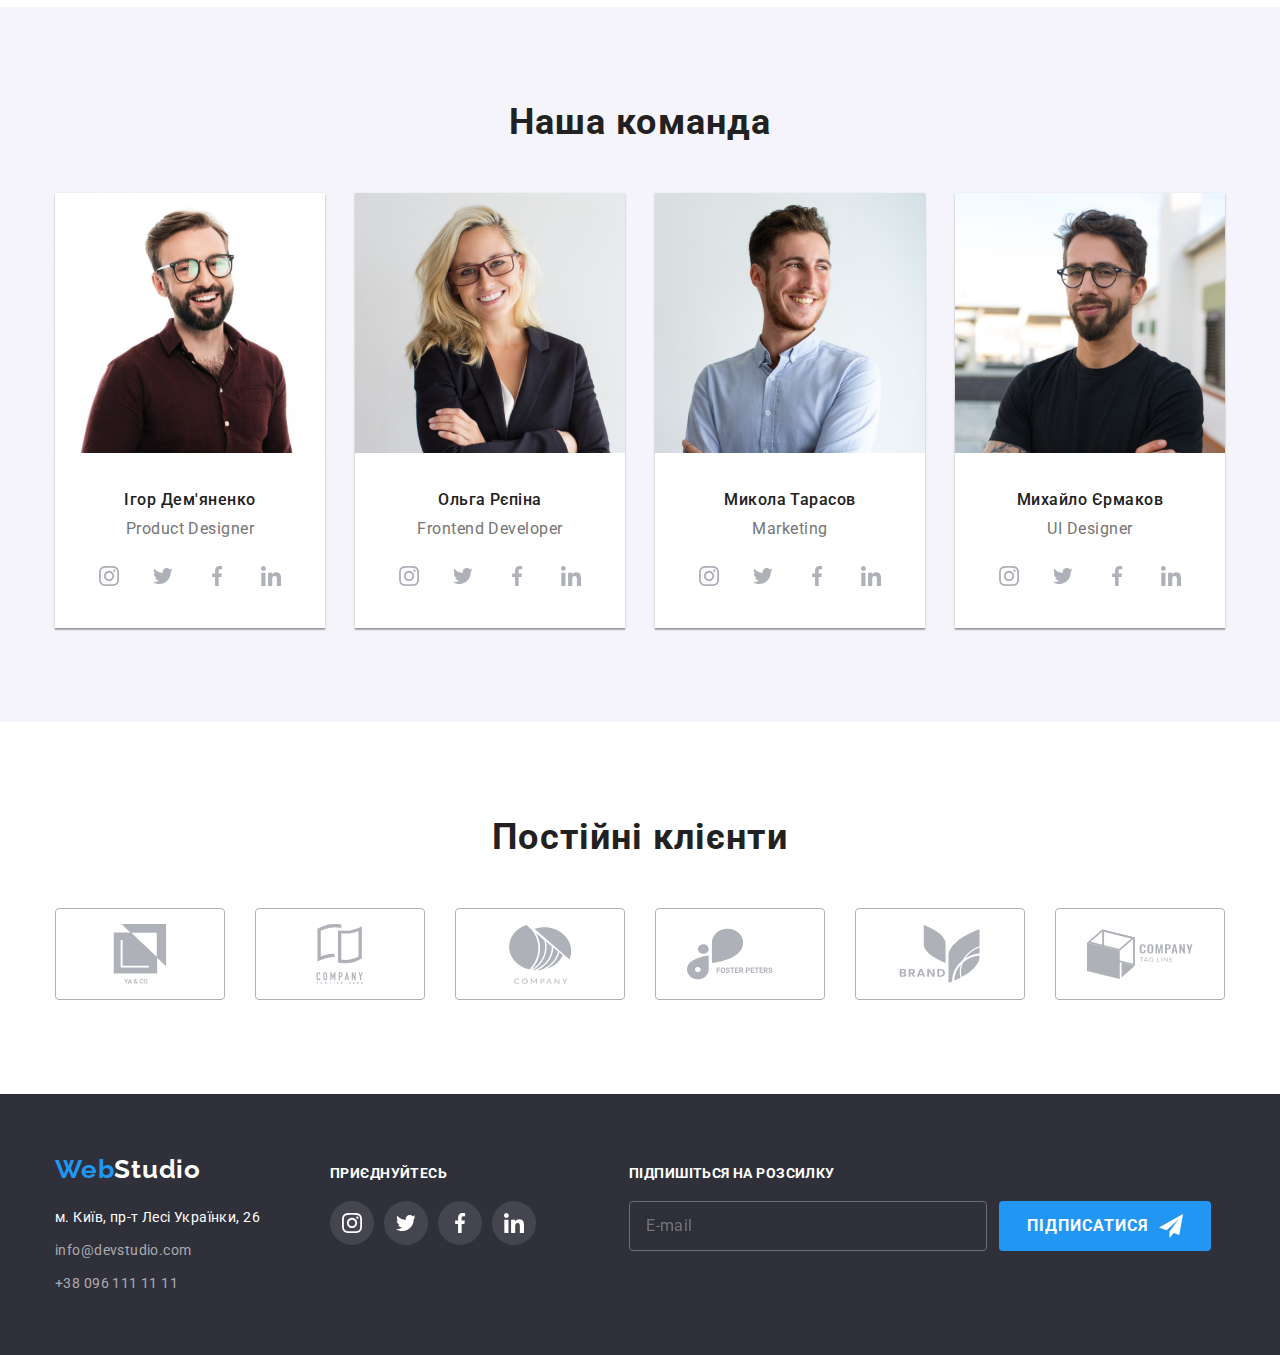
==== commit 44411ce6: "Ended HW7" ====
--- a/index.html
+++ b/index.html
@@ -458,16 +458,16 @@
                     <h3 class="send__title">ПІДПИШІТЬСЯ НА РОЗСИЛКУ</h3>
                     <label class="send__email">
                         <input class="send__input" type="email" name="email" required placeholder="E-mail">
+                        <button class="send__button" type="submit">
+                            ПІДПИСАТИСЯ
+                            <svg class="send__icon" width="24" height="24">
+                                <use href="./images/icons.svg#icon-send"></use>
+                            </svg>
+                        </button>
                     </label>
-                    <button class="send__button" type="submit">
-                        ПІДПИСАТИСЯ
-                        <svg class="send__icon" width="24" height="24">
-                            <use href="./images/icons.svg#icon-send"></use>
-                        </svg>
-                    </button>
-                </div>
-            </div>
-        </footer>
+                </div>
+                </div>
+                </footer>
 
             <!--Modal window-->
         
